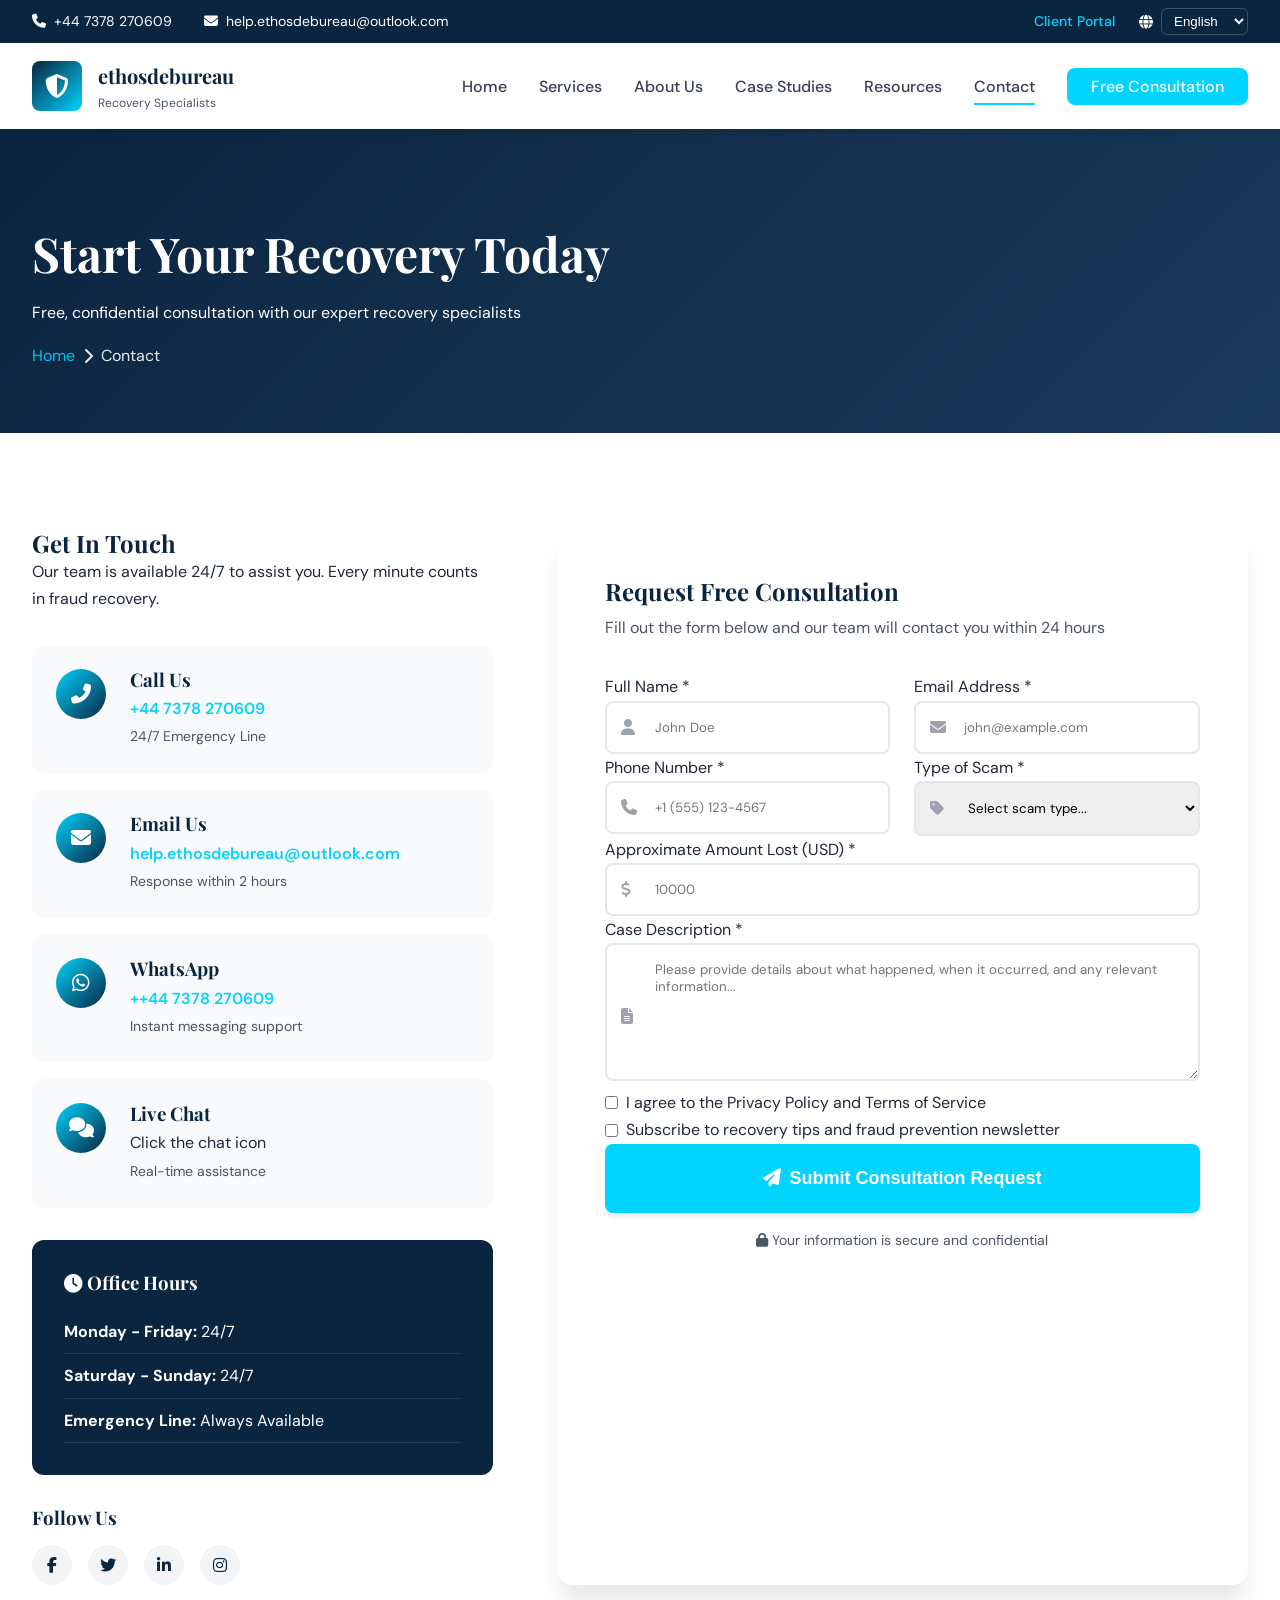
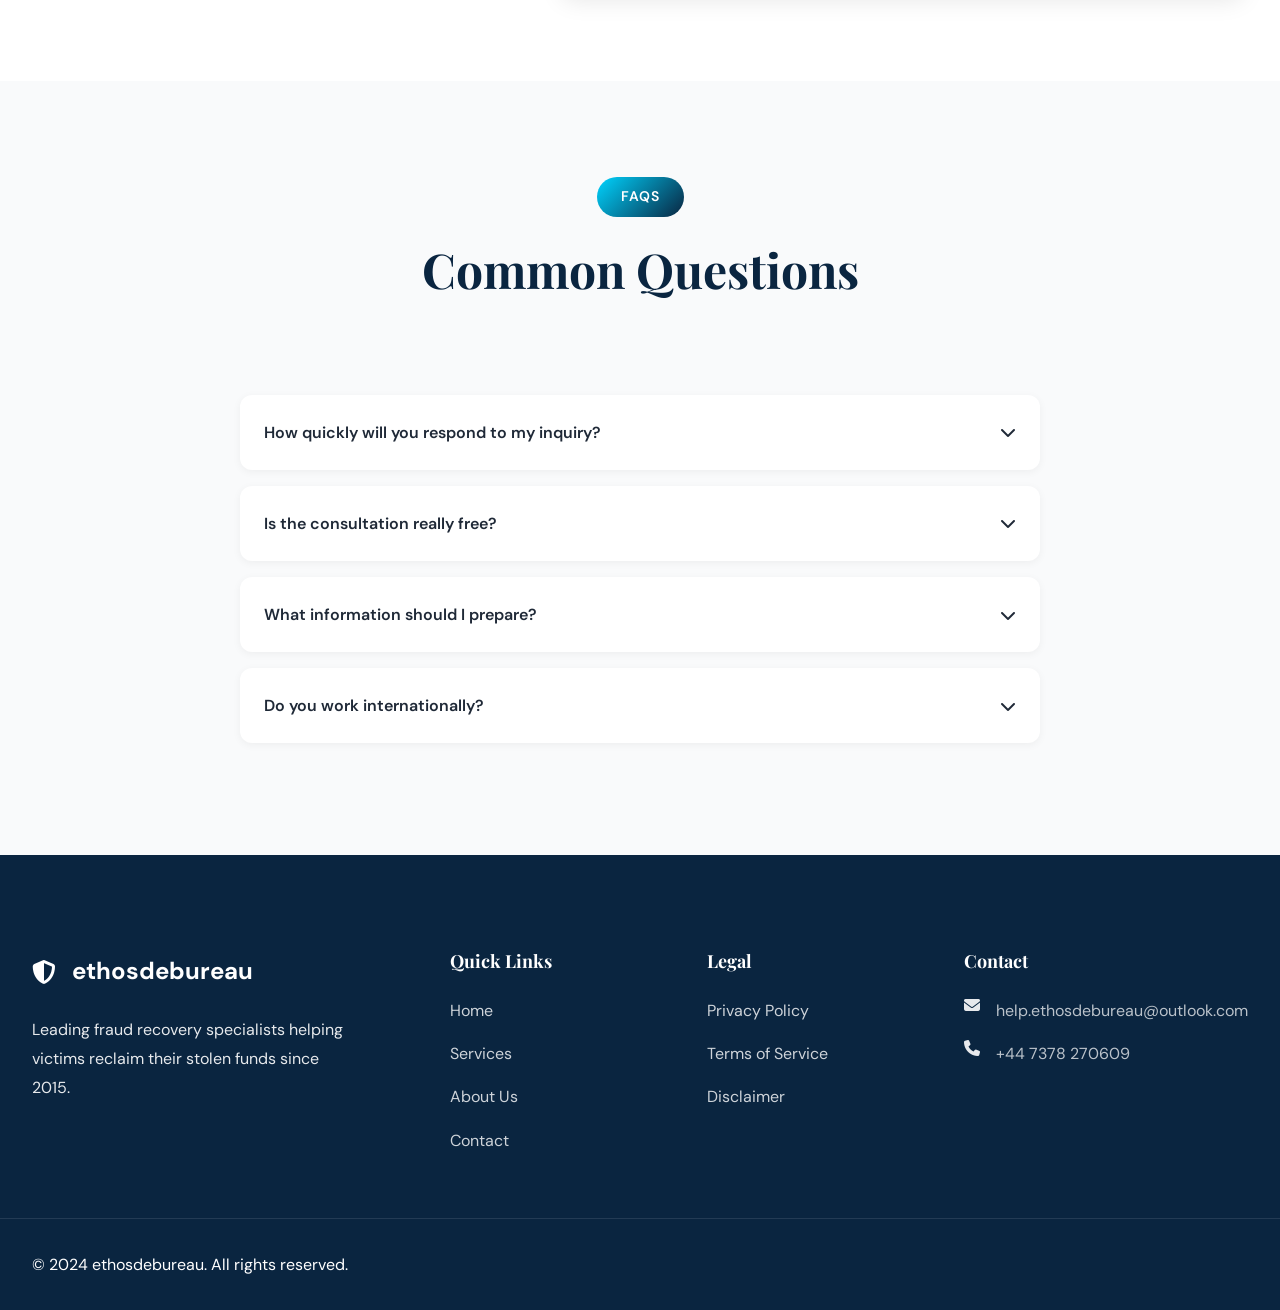
==== pages/contact.html @ 29fd4d49 "Update contact.html" ====
<!DOCTYPE html>
<html lang="en">
<head>
    <meta charset="UTF-8">
    <meta name="viewport" content="width=device-width, initial-scale=1.0">
    <title>Contact Us - Free Consultation | ethosdebureau</title>
    <link rel="stylesheet" href="../css/main.css">
    <link rel="stylesheet" href="../css/animations.css">
    <link href="https://fonts.googleapis.com/css2?family=Playfair+Display:wght@400;600;700&family=DM+Sans:wght@400;500;600;700&display=swap" rel="stylesheet">
    <link rel="stylesheet" href="https://cdnjs.cloudflare.com/ajax/libs/font-awesome/6.4.0/css/all.min.css">
</head>
<body>
    <!-- Header (same as homepage) -->
    <header class="header">
        <div class="header-top">
            <div class="container">
                <div class="header-top-content">
                    <div class="contact-info">
                        <span><i class="fas fa-phone"></i> +44 7378 270609</span>
                        <span><i class="fas fa-envelope"></i> help.ethosdebureau@outlook.com</span>
                    </div>
                    <div class="header-actions">
                        <a href="login.html" class="header-link">Client Portal</a>
                        <div class="language-selector">
                            <i class="fas fa-globe"></i>
                            <select>
                                <option>English</option>
                                <option>Español</option>
                            </select>
                        </div>
                    </div>
                </div>
            </div>
        </div>
        <nav class="navbar">
            <div class="container">
                <div class="nav-content">
                    <a href="../index.html" class="logo">
                        <div class="logo-icon">
                            <i class="fas fa-shield-alt"></i>
                        </div>
                        <div class="logo-text">
                            <span class="logo-name">ethosdebureau</span>
                            <span class="logo-tagline">Recovery Specialists</span>
                        </div>
                    </a>
                    <ul class="nav-links" id="navLinks">
                        <li><a href="../index.html">Home</a></li>
                        <li><a href="services.html">Services</a></li>
                        <li><a href="about.html">About Us</a></li>
                        <li><a href="case-studies.html">Case Studies</a></li>
                        <li><a href="blog.html">Resources</a></li>
                        <li><a href="contact.html" class="active">Contact</a></li>
                        <li><a href="contact.html" class="nav-cta">Free Consultation</a></li>
                    </ul>
                    <button class="mobile-menu-btn" id="mobileMenuBtn">
                        <span></span>
                        <span></span>
                        <span></span>
                    </button>
                </div>
            </div>
        </nav>
    </header>

    <!-- Page Header -->
    <section class="page-header">
        <div class="container">
            <div class="page-header-content fade-in-up">
                <h1>Start Your Recovery Today</h1>
                <p>Free, confidential consultation with our expert recovery specialists</p>
                <div class="breadcrumb">
                    <a href="../index.html">Home</a>
                    <i class="fas fa-chevron-right"></i>
                    <span>Contact</span>
                </div>
            </div>
        </div>
    </section>

    <!-- Contact Section -->
    <section class="contact-section section-padding">
        <div class="container">
            <div class="contact-grid">
                <div class="contact-info-block fade-in-left">
                    <h2>Get In Touch</h2>
                    <p>Our team is available 24/7 to assist you. Every minute counts in fraud recovery.</p>
                    
                    <div class="contact-methods">
                        <div class="contact-method">
                            <div class="method-icon">
                                <i class="fas fa-phone-alt"></i>
                            </div>
                            <div class="method-content">
                                <h3>Call Us</h3>
                                <p><a href="tel:+447378270609">+44 7378 270609</a></p>
                                <span>24/7 Emergency Line</span>
                            </div>
                        </div>

                        <div class="contact-method">
                            <div class="method-icon">
                                <i class="fas fa-envelope"></i>
                            </div>
                            <div class="method-content">
                                <h3>Email Us</h3>
                                <p><a href="mailto:help.ethosdebureau@outlook.com">help.ethosdebureau@outlook.com</a></p>
                                <span>Response within 2 hours</span>
                            </div>
                        </div>

                        <div class="contact-method">
                            <div class="method-icon">
                                <i class="fab fa-whatsapp"></i>
                            </div>
                            <div class="method-content">
                                <h3>WhatsApp</h3>
                                <p><a href="https://wa.me/+447378270609">++44 7378 270609</a></p>
                                <span>Instant messaging support</span>
                            </div>
                        </div>

                        <div class="contact-method">
                            <div class="method-icon">
                                <i class="fas fa-comments"></i>
                            </div>
                            <div class="method-content">
                                <h3>Live Chat</h3>
                                <p>Click the chat icon</p>
                                <span>Real-time assistance</span>
                            </div>
                        </div>
                    </div>

                    <div class="office-hours">
                        <h3><i class="fas fa-clock"></i> Office Hours</h3>
                        <ul>
                            <li><strong>Monday - Friday:</strong> 24/7</li>
                            <li><strong>Saturday - Sunday:</strong> 24/7</li>
                            <li><strong>Emergency Line:</strong> Always Available</li>
                        </ul>
                    </div>

                    <div class="social-links">
                        <h3>Follow Us</h3>
                        <div class="social-icons">
                            <a href="#"><i class="fab fa-facebook-f"></i></a>
                            <a href="#"><i class="fab fa-twitter"></i></a>
                            <a href="#"><i class="fab fa-linkedin-in"></i></a>
                            <a href="#"><i class="fab fa-instagram"></i></a>
                        </div>
                    </div>
                </div>

                <div class="contact-form-wrapper fade-in-right">
                    <div class="form-header">
                        <h2>Request Free Consultation</h2>
                        <p>Fill out the form below and our team will contact you within 24 hours</p>
                    </div>

                   <form action="https://formspree.io/f/mzdazzjp" method="POST" class="enhanced-form">
    <input type="hidden" name="_next" value="https://ethosdebureau.org/pages/thank-you.html">
                        
                        <div class="form-row">
                            <div class="form-group">
                                <label for="name">Full Name *</label>
                                <div class="input-wrapper">
                                    <i class="fas fa-user"></i>
                                    <input type="text" id="name" name="name" required placeholder="John Doe">
                                </div>
                            </div>

                            <div class="form-group">
                                <label for="email">Email Address *</label>
                                <div class="input-wrapper">
                                    <i class="fas fa-envelope"></i>
                                    <input type="email" id="email" name="email" required placeholder="john@example.com">
                                </div>
                            </div>
                        </div>

                        <div class="form-row">
                            <div class="form-group">
                                <label for="phone">Phone Number *</label>
                                <div class="input-wrapper">
                                    <i class="fas fa-phone"></i>
                                    <input type="tel" id="phone" name="phone" required placeholder="+1 (555) 123-4567">
                                </div>
                            </div>

                            <div class="form-group">
                                <label for="scamType">Type of Scam *</label>
                                <div class="input-wrapper">
                                    <i class="fas fa-tag"></i>
                                    <select id="scamType" name="scamType" required>
                                        <option value="">Select scam type...</option>
                                        <option value="crypto">Cryptocurrency Fraud</option>
                                        <option value="romance">Romance Scam</option>
                                        <option value="investment">Investment Fraud</option>
                                        <option value="bank">Bank/Wire Fraud</option>
                                        <option value="identity">Identity Theft</option>
                                        <option value="shopping">Online Shopping Fraud</option>
                                        <option value="other">Other</option>
                                    </select>
                                </div>
                            </div>
                        </div>

                        <div class="form-group">
                            <label for="amount">Approximate Amount Lost (USD) *</label>
                            <div class="input-wrapper">
                                <i class="fas fa-dollar-sign"></i>
                                <input type="number" id="amount" name="amount" min="0" step="100" required placeholder="10000">
                            </div>
                        </div>

                        <div class="form-group">
                            <label for="description">Case Description *</label>
                            <div class="input-wrapper">
                                <i class="fas fa-file-alt"></i>
                                <textarea id="description" name="description" rows="6" required placeholder="Please provide details about what happened, when it occurred, and any relevant information..."></textarea>
                            </div>
                        </div>

                        <div class="form-group checkbox-group">
                            <label class="checkbox-label">
                                <input type="checkbox" required>
                                <span>I agree to the <a href="privacy.html">Privacy Policy</a> and <a href="terms.html">Terms of Service</a></span>
                            </label>
                        </div>

                        <div class="form-group checkbox-group">
                            <label class="checkbox-label">
                                <input type="checkbox" name="newsletter">
                                <span>Subscribe to recovery tips and fraud prevention newsletter</span>
                            </label>
                        </div>

                        <button type="submit" class="btn btn-primary btn-large btn-block">
                            <i class="fas fa-paper-plane"></i>
                            Submit Consultation Request
                        </button>

                        <div class="form-footer">
                            <p><i class="fas fa-lock"></i> Your information is secure and confidential</p>
                        </div>
                    </form>
                </div>
            </div>
        </div>
    </section>

    <!-- FAQ Section -->
    <section class="faq-section section-padding" style="background: var(--gray-50);">
        <div class="container">
            <div class="section-header text-center">
                <span class="section-label">FAQs</span>
                <h2 class="section-title">Common Questions</h2>
            </div>

            <div class="faq-grid">
                <div class="faq-item">
                    <div class="faq-question">
                        <span>How quickly will you respond to my inquiry?</span>
                        <i class="fas fa-chevron-down"></i>
                    </div>
                    <div class="faq-answer">
                        We respond to all inquiries within 24 hours, typically much faster. For urgent cases, message us via whatsapp on our 24/7 emergency line @ +44 7378 270609.
                    </div>
                </div>

                <div class="faq-item">
                    <div class="faq-question">
                        <span>Is the consultation really free?</span>
                        <i class="fas fa-chevron-down"></i>
                    </div>
                    <div class="faq-answer">
                        Yes, absolutely. We offer a completely free, no-obligation consultation to assess your case. We only charge fees when we successfully recover your funds.
                    </div>
                </div>

                <div class="faq-item">
                    <div class="faq-question">
                        <span>What information should I prepare?</span>
                        <i class="fas fa-chevron-down"></i>
                    </div>
                    <div class="faq-answer">
                        Gather all communications, transaction records, screenshots, wallet addresses (for crypto), and any documentation related to the scam. The more information you have, the better we can help.
                    </div>
                </div>

                <div class="faq-item">
                    <div class="faq-question">
                        <span>Do you work internationally?</span>
                        <i class="fas fa-chevron-down"></i>
                    </div>
                    <div class="faq-answer">
                        Yes, we handle cases worldwide through our network of international partners and legal experts across multiple jurisdictions.
                    </div>
                </div>
            </div>
        </div>
    </section>

    <!-- Footer -->
    <footer class="footer">
        <div class="footer-main">
            <div class="container">
                <div class="footer-grid">
                    <div class="footer-col">
                        <div class="footer-logo">
                            <i class="fas fa-shield-alt"></i>
                            <span>ethosdebureau</span>
                        </div>
                        <p>Leading fraud recovery specialists helping victims reclaim their stolen funds since 2015.</p>
                    </div>
                    <div class="footer-col">
                        <h4>Quick Links</h4>
                        <ul>
                            <li><a href="../index.html">Home</a></li>
                            <li><a href="services.html">Services</a></li>
                            <li><a href="about.html">About Us</a></li>
                            <li><a href="contact.html">Contact</a></li>
                        </ul>
                    </div>
                    <div class="footer-col">
                        <h4>Legal</h4>
                        <ul>
                            <li><a href="privacy.html">Privacy Policy</a></li>
                            <li><a href="terms.html">Terms of Service</a></li>
                            <li><a href="disclaimer.html">Disclaimer</a></li>
                        </ul>
                    </div>
                    <div class="footer-col">
                        <h4>Contact</h4>
                        <ul class="contact-list">
                            <li><i class="fas fa-envelope"></i> <a href="mailto:help.ethosdebureau@outlook.com">help.ethosdebureau@outlook.com</a></li>
                            <li><i class="fas fa-phone"></i> <a href="tel:+447378270609">+44 7378 270609</a></li>
                        </ul>
                    </div>
                </div>
            </div>
        </div>
        <div class="footer-bottom">
            <div class="container">
                <div class="footer-bottom-content">
                    <p>&copy; 2024 ethosdebureau. All rights reserved.</p>
                </div>
            </div>
        </div>
    </footer>

    <style>
        .page-header {
            background: linear-gradient(135deg, var(--primary), var(--primary-light));
            color: var(--white);
            padding: 6rem 0 4rem;
            margin-top: 0;
        }

        .page-header-content h1 {
            font-size: 3rem;
            color: var(--white);
            margin-bottom: 1rem;
        }

        .breadcrumb {
            display: flex;
            align-items: center;
            gap: 0.5rem;
            margin-top: 1rem;
            opacity: 0.9;
        }

        .breadcrumb a {
            color: var(--accent);
        }

        .contact-grid {
            display: grid;
            grid-template-columns: 1fr 1.5fr;
            gap: 4rem;
        }

        .contact-methods {
            margin: 2rem 0;
        }

        .contact-method {
            display: flex;
            gap: 1.5rem;
            padding: 1.5rem;
            background: var(--gray-50);
            border-radius: var(--radius-lg);
            margin-bottom: 1rem;
            transition: all var(--transition-base);
        }

        .contact-method:hover {
            background: var(--white);
            box-shadow: var(--shadow-lg);
            transform: translateX(10px);
        }

        .method-icon {
            width: 50px;
            height: 50px;
            background: linear-gradient(135deg, var(--accent), var(--primary));
            border-radius: 50%;
            display: flex;
            align-items: center;
            justify-content: center;
            color: var(--white);
            font-size: 1.25rem;
            flex-shrink: 0;
        }

        .method-content h3 {
            margin-bottom: 0.25rem;
            color: var(--primary);
        }

        .method-content p a {
            color: var(--accent);
            font-weight: 600;
        }

        .method-content span {
            font-size: 0.875rem;
            color: var(--gray-600);
        }

        .office-hours {
            background: var(--primary);
            color: var(--white);
            padding: 2rem;
            border-radius: var(--radius-lg);
            margin: 2rem 0;
        }

        .office-hours h3 {
            color: var(--white);
            margin-bottom: 1rem;
        }

        .office-hours ul {
            list-style: none;
        }

        .office-hours li {
            padding: 0.5rem 0;
            border-bottom: 1px solid rgba(255,255,255,0.1);
        }

        .social-links {
            margin-top: 2rem;
        }

        .social-icons {
            display: flex;
            gap: 1rem;
            margin-top: 1rem;
        }

        .social-icons a {
            width: 40px;
            height: 40px;
            background: var(--gray-100);
            border-radius: 50%;
            display: flex;
            align-items: center;
            justify-content: center;
            color: var(--primary);
            transition: all var(--transition-base);
        }

        .social-icons a:hover {
            background: var(--accent);
            color: var(--white);
            transform: translateY(-3px);
        }

        .contact-form-wrapper {
            background: var(--white);
            padding: 3rem;
            border-radius: var(--radius-xl);
            box-shadow: var(--shadow-xl);
        }

        .form-header {
            margin-bottom: 2rem;
        }

        .form-header h2 {
            margin-bottom: 0.5rem;
        }

        .form-header p {
            color: var(--gray-600);
        }

        .enhanced-form .form-row {
            display: grid;
            grid-template-columns: 1fr 1fr;
            gap: 1.5rem;
        }

        .input-wrapper {
            position: relative;
        }

        .input-wrapper i {
            position: absolute;
            left: 1rem;
            top: 50%;
            transform: translateY(-50%);
            color: var(--gray-400);
        }

        .input-wrapper input,
        .input-wrapper select,
        .input-wrapper textarea {
            width: 100%;
            padding: 1rem 1rem 1rem 3rem;
            border: 2px solid var(--gray-200);
            border-radius: var(--radius-md);
            font-family: var(--font-body);
            transition: all var(--transition-base);
        }

        .input-wrapper textarea {
            padding-top: 1rem;
            padding-left: 3rem;
        }

        .input-wrapper input:focus,
        .input-wrapper select:focus,
        .input-wrapper textarea:focus {
            outline: none;
            border-color: var(--accent);
        }

        .checkbox-label {
            display: flex;
            align-items: center;
            gap: 0.5rem;
            cursor: pointer;
        }

        .btn-block {
            width: 100%;
        }

        .form-footer {
            text-align: center;
            margin-top: 1rem;
            color: var(--gray-600);
            font-size: 0.875rem;
        }

        .faq-grid {
            max-width: 800px;
            margin: 0 auto;
        }

        .faq-item {
            background: var(--white);
            margin-bottom: 1rem;
            border-radius: var(--radius-lg);
            overflow: hidden;
        }

        .faq-question {
            padding: 1.5rem;
            cursor: pointer;
            display: flex;
            justify-content: space-between;
            align-items: center;
            font-weight: 600;
            transition: all var(--transition-base);
        }

        .faq-question:hover {
            background: var(--gray-50);
        }

        .faq-answer {
            max-height: 0;
            overflow: hidden;
            transition: max-height 0.3s ease;
            padding: 0 1.5rem;
        }

        .faq-item.active .faq-answer {
            max-height: 300px;
            padding: 0 1.5rem 1.5rem;
        }

        .faq-item.active .faq-question i {
            transform: rotate(180deg);
        }

        @media (max-width: 968px) {
            .contact-grid {
                grid-template-columns: 1fr;
            }

            .enhanced-form .form-row {
                grid-template-columns: 1fr;
            }
        }
    </style>

    <script src="../js/main.js"></script>
    <script src="../js/animations.js"></script>
    <script>
        // FAQ Toggle
        document.querySelectorAll('.faq-item').forEach(item => {
            item.querySelector('.faq-question').addEventListener('click', () => {
                const isActive = item.classList.contains('active');
                
                document.querySelectorAll('.faq-item').forEach(i => {
                    i.classList.remove('active');
                });
                
                if (!isActive) {
                    item.classList.add('active');
                }
            });
        });
    </script>
</body>
</html>
---- css/main.css ----
/* ==========================================
   ETH0SDEUREAU - PREMIUM CSS
   Modern, Sophisticated Design System
   ========================================== */

/* CSS Variables - Design Tokens */
:root {
    /* Premium Color Palette */
    --primary: #0a2540;
    --primary-light: #1a3a5a;
    --primary-dark: #041527;
    --accent: #00d4ff;
    --accent-hover: #00b8e6;
    --gold: #ffd700;
    --success: #10b981;
    --warning: #f59e0b;
    --danger: #ef4444;
    
    /* Neutrals */
    --white: #ffffff;
    --gray-50: #f9fafb;
    --gray-100: #f3f4f6;
    --gray-200: #e5e7eb;
    --gray-300: #d1d5db;
    --gray-400: #9ca3af;
    --gray-500: #6b7280;
    --gray-600: #4b5563;
    --gray-700: #374151;
    --gray-800: #1f2937;
    --gray-900: #111827;
    
    /* Typography */
    --font-display: 'Playfair Display', serif;
    --font-body: 'DM Sans', sans-serif;
    
    /* Spacing */
    --spacing-xs: 0.5rem;
    --spacing-sm: 1rem;
    --spacing-md: 1.5rem;
    --spacing-lg: 2rem;
    --spacing-xl: 3rem;
    --spacing-2xl: 4rem;
    --spacing-3xl: 6rem;
    
    /* Border Radius */
    --radius-sm: 0.375rem;
    --radius-md: 0.5rem;
    --radius-lg: 0.75rem;
    --radius-xl: 1rem;
    --radius-2xl: 1.5rem;
    
    /* Shadows */
    --shadow-sm: 0 1px 2px 0 rgba(0, 0, 0, 0.05);
    --shadow-md: 0 4px 6px -1px rgba(0, 0, 0, 0.1);
    --shadow-lg: 0 10px 15px -3px rgba(0, 0, 0, 0.1);
    --shadow-xl: 0 20px 25px -5px rgba(0, 0, 0, 0.1);
    --shadow-2xl: 0 25px 50px -12px rgba(0, 0, 0, 0.25);
    
    /* Transitions */
    --transition-fast: 150ms cubic-bezier(0.4, 0, 0.2, 1);
    --transition-base: 300ms cubic-bezier(0.4, 0, 0.2, 1);
    --transition-slow: 500ms cubic-bezier(0.4, 0, 0.2, 1);
}

/* ==========================================
   RESET & BASE STYLES
   ========================================== */

* {
    margin: 0;
    padding: 0;
    box-sizing: border-box;
}

html {
    scroll-behavior: smooth;
    font-size: 16px;
}

body {
    font-family: var(--font-body);
    line-height: 1.7;
    color: var(--gray-800);
    background: var(--white);
    overflow-x: hidden;
    -webkit-font-smoothing: antialiased;
    -moz-osx-font-smoothing: grayscale;
}

h1, h2, h3, h4, h5, h6 {
    font-family: var(--font-display);
    font-weight: 700;
    line-height: 1.2;
    color: var(--primary);
}

a {
    text-decoration: none;
    color: inherit;
    transition: all var(--transition-base);
}

img {
    max-width: 100%;
    height: auto;
    display: block;
}

/* ==========================================
   LAYOUT UTILITIES
   ========================================== */

.container {
    max-width: 1280px;
    margin: 0 auto;
    padding: 0 var(--spacing-lg);
}

.section-padding {
    padding: var(--spacing-3xl) 0;
}

.text-center {
    text-align: center;
}

/* ==========================================
   HEADER & NAVIGATION
   ========================================== */

.header-top {
    background: var(--primary);
    color: var(--white);
    padding: var(--spacing-xs) 0;
    font-size: 0.875rem;
}

.header-top-content {
    display: flex;
    justify-content: space-between;
    align-items: center;
}

.contact-info {
    display: flex;
    gap: var(--spacing-lg);
}

.contact-info span {
    display: flex;
    align-items: center;
    gap: var(--spacing-xs);
}

.header-actions {
    display: flex;
    align-items: center;
    gap: var(--spacing-md);
}

.header-link {
    color: var(--accent);
    font-weight: 500;
}

.header-link:hover {
    color: var(--white);
}

.language-selector {
    display: flex;
    align-items: center;
    gap: var(--spacing-xs);
}

.language-selector select {
    background: transparent;
    border: 1px solid rgba(255, 255, 255, 0.2);
    color: var(--white);
    padding: 0.25rem 0.5rem;
    border-radius: var(--radius-sm);
    cursor: pointer;
}

.navbar {
    background: var(--white);
    box-shadow: var(--shadow-md);
    position: sticky;
    top: 0;
    z-index: 1000;
    transition: all var(--transition-base);
}

.nav-content {
    display: flex;
    justify-content: space-between;
    align-items: center;
    padding: var(--spacing-sm) 0;
}

.logo {
    display: flex;
    align-items: center;
    gap: var(--spacing-sm);
    font-weight: 700;
    color: var(--primary);
}

.logo-icon {
    width: 50px;
    height: 50px;
    background: linear-gradient(135deg, var(--primary), var(--accent));
    border-radius: var(--radius-md);
    display: flex;
    align-items: center;
    justify-content: center;
    color: var(--white);
    font-size: 1.5rem;
}

.logo-text {
    display: flex;
    flex-direction: column;
}

.logo-name {
    font-size: 1.25rem;
    font-family: var(--font-display);
}

.logo-tagline {
    font-size: 0.75rem;
    color: var(--gray-600);
    font-weight: 400;
}

.nav-links {
    display: flex;
    list-style: none;
    gap: var(--spacing-lg);
    align-items: center;
}

.nav-links a {
    font-weight: 500;
    color: var(--gray-700);
    padding: var(--spacing-xs) 0;
    position: relative;
}

.nav-links a::after {
    content: '';
    position: absolute;
    bottom: 0;
    left: 0;
    width: 0;
    height: 2px;
    background: var(--accent);
    transition: width var(--transition-base);
}

.nav-links a:hover::after,
.nav-links a.active::after {
    width: 100%;
}

.dropdown {
    position: relative;
}

.dropdown-menu {
    position: absolute;
    top: 100%;
    left: 0;
    background: var(--white);
    box-shadow: var(--shadow-xl);
    border-radius: var(--radius-lg);
    min-width: 250px;
    padding: var(--spacing-sm);
    opacity: 0;
    visibility: hidden;
    transform: translateY(-10px);
    transition: all var(--transition-base);
}

.dropdown:hover .dropdown-menu {
    opacity: 1;
    visibility: visible;
    transform: translateY(0);
}

.dropdown-menu a {
    display: block;
    padding: var(--spacing-sm);
    border-radius: var(--radius-sm);
    transition: all var(--transition-fast);
}

.dropdown-menu a:hover {
    background: var(--gray-50);
    color: var(--accent);
}

.nav-cta {
    background: var(--accent);
    color: var(--white) !important;
    padding: var(--spacing-xs) var(--spacing-md) !important;
    border-radius: var(--radius-md);
}

.nav-cta:hover {
    background: var(--accent-hover);
    transform: translateY(-2px);
    box-shadow: var(--shadow-lg);
}

.nav-cta::after {
    display: none;
}

.mobile-menu-btn {
    display: none;
    flex-direction: column;
    gap: 5px;
    background: none;
    border: none;
    cursor: pointer;
    padding: var(--spacing-xs);
}

.mobile-menu-btn span {
    width: 25px;
    height: 3px;
    background: var(--primary);
    border-radius: 2px;
    transition: all var(--transition-base);
}

/* ==========================================
   HERO SECTION
   ========================================== */

.hero {
    position: relative;
    min-height: 90vh;
    display: flex;
    align-items: center;
    overflow: hidden;
    padding: var(--spacing-3xl) 0;
}

.hero-bg {
    position: absolute;
    top: 0;
    left: 0;
    right: 0;
    bottom: 0;
    z-index: 0;
}

.hero-gradient {
    position: absolute;
    inset: 0;
    background: linear-gradient(135deg, var(--primary) 0%, var(--primary-light) 50%, var(--accent) 100%);
    opacity: 0.95;
}

.hero-pattern {
    position: absolute;
    inset: 0;
    background-image: 
        radial-gradient(circle at 20% 50%, rgba(0, 212, 255, 0.1) 0%, transparent 50%),
        radial-gradient(circle at 80% 80%, rgba(255, 215, 0, 0.1) 0%, transparent 50%);
}

.hero-content {
    position: relative;
    z-index: 1;
    display: grid;
    grid-template-columns: 1fr 1fr;
    gap: var(--spacing-3xl);
    align-items: center;
}

.hero-text {
    color: var(--white);
}

.hero-badge {
    display: inline-flex;
    align-items: center;
    gap: var(--spacing-xs);
    background: rgba(255, 255, 255, 0.15);
    backdrop-filter: blur(10px);
    padding: var(--spacing-xs) var(--spacing-md);
    border-radius: 50px;
    font-size: 0.875rem;
    margin-bottom: var(--spacing-md);
    border: 1px solid rgba(255, 255, 255, 0.2);
}

.hero-title {
    font-size: clamp(2.5rem, 5vw, 4rem);
    color: var(--white);
    margin-bottom: var(--spacing-md);
    line-height: 1.1;
}

.gradient-text {
    background: linear-gradient(90deg, var(--accent), var(--gold));
    -webkit-background-clip: text;
    -webkit-text-fill-color: transparent;
    background-clip: text;
}

.hero-description {
    font-size: 1.125rem;
    opacity: 0.95;
    margin-bottom: var(--spacing-xl);
    line-height: 1.8;
}

.trust-badges {
    display: flex;
    flex-wrap: wrap;
    gap: var(--spacing-sm);
    margin-bottom: var(--spacing-xl);
}

.trust-badge {
    background: rgba(255, 255, 255, 0.1);
    backdrop-filter: blur(10px);
    padding: var(--spacing-sm) var(--spacing-md);
    border-radius: var(--radius-lg);
    display: flex;
    align-items: center;
    gap: var(--spacing-xs);
    font-size: 0.875rem;
    border: 1px solid rgba(255, 255, 255, 0.2);
    transition: all var(--transition-base);
}

.trust-badge:hover {
    background: rgba(255, 255, 255, 0.2);
    transform: translateY(-2px);
}

.hero-cta {
    display: flex;
    gap: var(--spacing-md);
    margin-bottom: var(--spacing-xl);
}

.no-fees-banner {
    background: var(--warning);
    color: var(--white);
    padding: var(--spacing-md);
    border-radius: var(--radius-lg);
    display: inline-flex;
    align-items: center;
    gap: var(--spacing-sm);
    font-size: 0.875rem;
    box-shadow: var(--shadow-xl);
}

/* Hero Stats Card */
.hero-stats-card {
    background: var(--white);
    border-radius: var(--radius-2xl);
    padding: var(--spacing-xl);
    box-shadow: var(--shadow-2xl);
    position: relative;
}

.stats-card-header {
    display: flex;
    align-items: center;
    gap: var(--spacing-xs);
    margin-bottom: var(--spacing-lg);
    font-weight: 600;
    color: var(--gray-700);
}

.pulse-indicator {
    width: 10px;
    height: 10px;
    background: var(--success);
    border-radius: 50%;
    animation: pulse 2s infinite;
}

.stat-item {
    margin-bottom: var(--spacing-lg);
}

.stat-number {
    font-size: 2.5rem;
    font-weight: 700;
    color: var(--primary);
    font-family: var(--font-display);
    margin-bottom: var(--spacing-xs);
}

.stat-label {
    color: var(--gray-600);
    font-size: 0.875rem;
    margin-bottom: var(--spacing-sm);
}

.stat-bar {
    height: 6px;
    background: var(--gray-100);
    border-radius: 10px;
    overflow: hidden;
}

.stat-progress {
    height: 100%;
    background: linear-gradient(90deg, var(--accent), var(--primary));
    border-radius: 10px;
    transition: width 1s ease;
}

.floating-notification {
    background: var(--success);
    color: var(--white);
    padding: var(--spacing-md);
    border-radius: var(--radius-lg);
    display: flex;
    gap: var(--spacing-sm);
    margin-top: var(--spacing-lg);
    box-shadow: var(--shadow-lg);
}

.notification-icon {
    font-size: 1.5rem;
}

.notification-content strong {
    display: block;
    margin-bottom: 0.25rem;
}

.notification-content p {
    font-size: 0.875rem;
    opacity: 0.9;
    margin-bottom: 0.25rem;
}

.notification-time {
    font-size: 0.75rem;
    opacity: 0.8;
}

/* ==========================================
   BUTTONS
   ========================================== */

.btn {
    display: inline-flex;
    align-items: center;
    gap: var(--spacing-xs);
    padding: var(--spacing-sm) var(--spacing-lg);
    border-radius: var(--radius-md);
    font-weight: 600;
    font-size: 1rem;
    border: none;
    cursor: pointer;
    transition: all var(--transition-base);
    text-align: center;
    justify-content: center;
}

.btn-large {
    padding: var(--spacing-md) var(--spacing-xl);
    font-size: 1.125rem;
}

.btn-primary {
    background: var(--accent);
    color: var(--white);
    box-shadow: var(--shadow-md);
}

.btn-primary:hover {
    background: var(--accent-hover);
    transform: translateY(-2px);
    box-shadow: var(--shadow-xl);
}

.btn-secondary {
    background: rgba(255, 255, 255, 0.2);
    color: var(--white);
    backdrop-filter: blur(10px);
    border: 1px solid rgba(255, 255, 255, 0.3);
}

.btn-secondary:hover {
    background: rgba(255, 255, 255, 0.3);
}

.btn-outline {
    background: transparent;
    color: var(--primary);
    border: 2px solid var(--primary);
}

.btn-outline:hover {
    background: var(--primary);
    color: var(--white);
}

.btn-white {
    background: var(--white);
    color: var(--primary);
}

.btn-white:hover {
    transform: translateY(-2px);
    box-shadow: var(--shadow-xl);
}

.btn-outline-white {
    background: transparent;
    color: var(--white);
    border: 2px solid var(--white);
}

.btn-outline-white:hover {
    background: var(--white);
    color: var(--primary);
}

/* ==========================================
   SECTIONS
   ========================================== */

.section-header {
    margin-bottom: var(--spacing-3xl);
}

.section-label {
    display: inline-block;
    background: linear-gradient(135deg, var(--accent), var(--primary));
    color: var(--white);
    padding: var(--spacing-xs) var(--spacing-md);
    border-radius: 50px;
    font-size: 0.875rem;
    font-weight: 600;
    margin-bottom: var(--spacing-md);
    text-transform: uppercase;
    letter-spacing: 1px;
}

.section-title {
    font-size: clamp(2rem, 4vw, 3rem);
    margin-bottom: var(--spacing-md);
}

.section-description {
    font-size: 1.125rem;
    color: var(--gray-600);
    max-width: 700px;
    margin: 0 auto;
}

/* ==========================================
   SERVICES
   ========================================== */

.services-preview {
    background: var(--gray-50);
}

.services-grid {
    display: grid;
    grid-template-columns: repeat(auto-fit, minmax(320px, 1fr));
    gap: var(--spacing-xl);
}

.service-card {
    background: var(--white);
    padding: var(--spacing-xl);
    border-radius: var(--radius-xl);
    box-shadow: var(--shadow-md);
    transition: all var(--transition-base);
    position: relative;
    overflow: hidden;
}

.service-card::before {
    content: '';
    position: absolute;
    top: 0;
    left: 0;
    right: 0;
    height: 4px;
    background: linear-gradient(90deg, var(--accent), var(--primary));
    transform: scaleX(0);
    transform-origin: left;
    transition: transform var(--transition-base);
}

.service-card:hover::before {
    transform: scaleX(1);
}

.service-card:hover {
    transform: translateY(-10px);
    box-shadow: var(--shadow-2xl);
}

.service-icon {
    width: 80px;
    height: 80px;
    border-radius: var(--radius-lg);
    display: flex;
    align-items: center;
    justify-content: center;
    font-size: 2rem;
    margin-bottom: var(--spacing-md);
    color: var(--white);
}

.service-icon.crypto {
    background: linear-gradient(135deg, #f7931a, #ff9800);
}

.service-icon.romance {
    background: linear-gradient(135deg, #e91e63, #f06292);
}

.service-icon.investment {
    background: linear-gradient(135deg, #2196f3, #64b5f6);
}

.service-icon.banking {
    background: linear-gradient(135deg, #4caf50, #81c784);
}

.service-icon.identity {
    background: linear-gradient(135deg, #9c27b0, #ba68c8);
}

.service-icon.shopping {
    background: linear-gradient(135deg, #ff5722, #ff8a65);
}

.service-card h3 {
    font-size: 1.5rem;
    margin-bottom: var(--spacing-sm);
    color: var(--primary);
}

.service-card p {
    color: var(--gray-600);
    margin-bottom: var(--spacing-md);
    line-height: 1.8;
}

.service-link {
    color: var(--accent);
    font-weight: 600;
    display: inline-flex;
    align-items: center;
    gap: var(--spacing-xs);
}

.service-link:hover {
    gap: var(--spacing-sm);
}

/* ==========================================
   PROCESS SECTION
   ========================================== */

.process-section {
    background: var(--white);
}

.process-timeline {
    position: relative;
    max-width: 900px;
    margin: 0 auto;
}

.process-timeline::before {
    content: '';
    position: absolute;
    left: 50%;
    top: 0;
    bottom: 0;
    width: 2px;
    background: var(--gray-200);
    transform: translateX(-50%);
}

.process-step {
    position: relative;
    margin-bottom: var(--spacing-3xl);
    display: grid;
    grid-template-columns: 1fr 1fr;
    gap: var(--spacing-xl);
    align-items: center;
}

.process-step:nth-child(even) .step-content {
    order: -1;
    text-align: right;
}

.step-number {
    width: 80px;
    height: 80px;
    background: linear-gradient(135deg, var(--accent), var(--primary));
    color: var(--white);
    border-radius: 50%;
    display: flex;
    align-items: center;
    justify-content: center;
    font-size: 2rem;
    font-weight: 700;
    position: absolute;
    left: 50%;
    transform: translateX(-50%);
    box-shadow: var(--shadow-xl);
    z-index: 2;
}

.step-content {
    background: var(--white);
    padding: var(--spacing-xl);
    border-radius: var(--radius-xl);
    box-shadow: var(--shadow-lg);
    position: relative;
}

.step-content h3 {
    font-size: 1.5rem;
    margin-bottom: var(--spacing-sm);
}

.step-content p {
    color: var(--gray-600);
    line-height: 1.8;
}

.step-icon {
    width: 60px;
    height: 60px;
    background: var(--gray-50);
    border-radius: var(--radius-lg);
    display: flex;
    align-items: center;
    justify-content: center;
    font-size: 1.5rem;
    color: var(--accent);
    margin-top: var(--spacing-md);
}

/* ==========================================
   TESTIMONIALS
   ========================================== */

.testimonials-section {
    background: linear-gradient(135deg, var(--primary), var(--primary-light));
    color: var(--white);
}

.testimonials-section .section-label {
    background: rgba(255, 255, 255, 0.2);
}

.testimonials-section .section-title,
.testimonials-section .section-description {
    color: var(--white);
}

.testimonials-slider {
    display: grid;
    grid-template-columns: repeat(auto-fit, minmax(320px, 1fr));
    gap: var(--spacing-xl);
}

.testimonial-card {
    background: rgba(255, 255, 255, 0.1);
    backdrop-filter: blur(10px);
    border: 1px solid rgba(255, 255, 255, 0.2);
    border-radius: var(--radius-xl);
    padding: var(--spacing-xl);
    transition: all var(--transition-base);
}

.testimonial-card:hover {
    background: rgba(255, 255, 255, 0.15);
    transform: translateY(-5px);
}

.testimonial-card.featured {
    grid-column: span 2;
    background: var(--white);
    color: var(--gray-800);
    border: none;
}

.testimonial-header {
    display: flex;
    justify-content: space-between;
    align-items: flex-start;
    margin-bottom: var(--spacing-md);
}

.client-info {
    display: flex;
    gap: var(--spacing-md);
    align-items: center;
}

.client-avatar {
    width: 50px;
    height: 50px;
    background: linear-gradient(135deg, var(--accent), var(--primary));
    border-radius: 50%;
    display: flex;
    align-items: center;
    justify-content: center;
    font-weight: 700;
    color: var(--white);
}

.testimonial-card.featured .client-avatar {
    width: 60px;
    height: 60px;
    font-size: 1.125rem;
}

.client-info h4 {
    color: inherit;
    margin-bottom: 0.25rem;
}

.client-info p {
    font-size: 0.875rem;
    opacity: 0.8;
}

.rating {
    color: var(--gold);
    font-size: 1rem;
}

.testimonial-text {
    font-size: 1rem;
    line-height: 1.8;
    margin-bottom: var(--spacing-md);
    font-style: italic;
}

.testimonial-card.featured .testimonial-text {
    font-size: 1.125rem;
}

.testimonial-footer {
    display: flex;
    justify-content: space-between;
    padding-top: var(--spacing-md);
    border-top: 1px solid rgba(255, 255, 255, 0.2);
}

.testimonial-card.featured .testimonial-footer {
    border-color: var(--gray-200);
}

.recovered-amount {
    color: var(--success);
    font-weight: 700;
}

.case-duration {
    opacity: 0.8;
    font-size: 0.875rem;
}

/* ==========================================
   CTA SECTION
   ========================================== */

.cta-section {
    background: linear-gradient(135deg, var(--accent), var(--primary));
    color: var(--white);
    padding: var(--spacing-3xl) 0;
    text-align: center;
}

.cta-content h2 {
    font-size: clamp(2rem, 4vw, 3rem);
    color: var(--white);
    margin-bottom: var(--spacing-md);
}

.cta-content p {
    font-size: 1.25rem;
    margin-bottom: var(--spacing-xl);
    opacity: 0.95;
}

.cta-buttons {
    display: flex;
    justify-content: center;
    gap: var(--spacing-md);
    flex-wrap: wrap;
}

/* ==========================================
   FOOTER
   ========================================== */

.footer {
    background: var(--primary);
    color: var(--white);
}

.footer-main {
    padding: var(--spacing-3xl) 0 var(--spacing-xl);
}

.footer-grid {
    display: grid;
    grid-template-columns: 2fr 1fr 1fr 1.5fr;
    gap: var(--spacing-3xl);
}

.footer-logo {
    display: flex;
    align-items: center;
    gap: var(--spacing-sm);
    font-size: 1.5rem;
    font-weight: 700;
    margin-bottom: var(--spacing-md);
}

.footer-col p {
    opacity: 0.9;
    line-height: 1.8;
    margin-bottom: var(--spacing-md);
}

.footer-badges {
    display: flex;
    flex-wrap: wrap;
    gap: var(--spacing-sm);
}

.footer-badges .badge {
    background: rgba(255, 255, 255, 0.1);
    padding: var(--spacing-xs) var(--spacing-sm);
    border-radius: var(--radius-sm);
    font-size: 0.75rem;
    display: inline-flex;
    align-items: center;
    gap: 0.25rem;
}

.footer-col h4 {
    color: var(--white);
    margin-bottom: var(--spacing-md);
    font-size: 1.125rem;
}

.footer-col ul {
    list-style: none;
}

.footer-col ul li {
    margin-bottom: var(--spacing-sm);
}

.footer-col a {
    opacity: 0.8;
    transition: all var(--transition-fast);
}

.footer-col a:hover {
    opacity: 1;
    color: var(--accent);
    padding-left: var(--spacing-xs);
}

.contact-list li {
    display: flex;
    align-items: flex-start;
    gap: var(--spacing-sm);
    opacity: 0.9;
}

.footer-bottom {
    border-top: 1px solid rgba(255, 255, 255, 0.1);
    padding: var(--spacing-lg) 0;
}

.footer-bottom-content {
    display: flex;
    justify-content: space-between;
    align-items: center;
}

.footer-links {
    display: flex;
    list-style: none;
    gap: var(--spacing-lg);
}

/* ==========================================
   FLOATING WIDGETS
   ========================================== */

.whatsapp-float {
    position: fixed;
    bottom: 100px;
    right: 30px;
    width: 60px;
    height: 60px;
    background: #25d366;
    border-radius: 50%;
    display: flex;
    align-items: center;
    justify-content: center;
    font-size: 2rem;
    color: var(--white);
    box-shadow: var(--shadow-xl);
    z-index: 999;
    transition: all var(--transition-base);
    animation: bounce 2s infinite;
}

.whatsapp-float:hover {
    transform: scale(1.1);
    box-shadow: 0 10px 30px rgba(37, 211, 102, 0.5);
}

.chat-widget {
    position: fixed;
    bottom: 30px;
    right: 30px;
    z-index: 999;
}

.chat-button {
    width: 60px;
    height: 60px;
    background: linear-gradient(135deg, var(--accent), var(--primary));
    border-radius: 50%;
    display: flex;
    align-items: center;
    justify-content: center;
    font-size: 1.5rem;
    color: var(--white);
    cursor: pointer;
    box-shadow: var(--shadow-xl);
    transition: all var(--transition-base);
    position: relative;
}

.chat-button:hover {
    transform: scale(1.1);
}

.chat-badge {
    position: absolute;
    top: -5px;
    right: -5px;
    width: 24px;
    height: 24px;
    background: var(--danger);
    border-radius: 50%;
    display: flex;
    align-items: center;
    justify-content: center;
    font-size: 0.75rem;
    font-weight: 700;
    animation: pulse 2s infinite;
}

.chat-window {
    position: absolute;
    bottom: 80px;
    right: 0;
    width: 350px;
    max-height: 500px;
    background: var(--white);
    border-radius: var(--radius-xl);
    box-shadow: var(--shadow-2xl);
    display: none;
    flex-direction: column;
    overflow: hidden;
}

.chat-window.active {
    display: flex;
}

.chat-header {
    background: linear-gradient(135deg, var(--accent), var(--primary));
    color: var(--white);
    padding: var(--spacing-md);
    display: flex;
    justify-content: space-between;
    align-items: center;
}

.chat-status {
    display: flex;
    align-items: center;
    gap: var(--spacing-xs);
}

.status-dot {
    width: 10px;
    height: 10px;
    background: var(--success);
    border-radius: 50%;
    animation: pulse 2s infinite;
}

.chat-close {
    background: none;
    border: none;
    color: var(--white);
    cursor: pointer;
    font-size: 1.25rem;
    padding: var(--spacing-xs);
}

.chat-messages {
    flex: 1;
    padding: var(--spacing-md);
    overflow-y: auto;
    max-height: 350px;
}

.chat-message {
    display: flex;
    gap: var(--spacing-sm);
    margin-bottom: var(--spacing-md);
}

.message-avatar {
    width: 35px;
    height: 35px;
    background: linear-gradient(135deg, var(--accent), var(--primary));
    border-radius: 50%;
    display: flex;
    align-items: center;
    justify-content: center;
    font-size: 0.75rem;
    font-weight: 700;
    color: var(--white);
    flex-shrink: 0;
}

.message-content {
    flex: 1;
}

.message-content p {
    background: var(--gray-100);
    padding: var(--spacing-sm);
    border-radius: var(--radius-md);
    margin-bottom: 0.25rem;
}

.message-time {
    font-size: 0.75rem;
    color: var(--gray-500);
}

.chat-input {
    padding: var(--spacing-md);
    border-top: 1px solid var(--gray-200);
    display: flex;
    gap: var(--spacing-sm);
}

.chat-input input {
    flex: 1;
    padding: var(--spacing-sm);
    border: 1px solid var(--gray-300);
    border-radius: var(--radius-md);
    font-family: var(--font-body);
}

.chat-input button {
    background: var(--accent);
    color: var(--white);
    border: none;
    padding: var(--spacing-sm) var(--spacing-md);
    border-radius: var(--radius-md);
    cursor: pointer;
    transition: all var(--transition-base);
}

.chat-input button:hover {
    background: var(--accent-hover);
}

/* ==========================================
   RESPONSIVE DESIGN
   ========================================== */

@media (max-width: 968px) {
    .header-top {
        display: none;
    }
    
    .mobile-menu-btn {
        display: flex;
    }
    
    .nav-links {
        position: fixed;
        left: -100%;
        top: 70px;
        flex-direction: column;
        background: var(--white);
        width: 100%;
        padding: var(--spacing-xl);
        box-shadow: var(--shadow-xl);
        transition: left var(--transition-base);
    }
    
    .nav-links.active {
        left: 0;
    }
    
    .hero-content {
        grid-template-columns: 1fr;
    }
    
    .services-grid {
        grid-template-columns: 1fr;
    }
    
    .process-timeline::before {
        left: 30px;
    }
    
    .process-step {
        grid-template-columns: 1fr;
    }
    
    .step-number {
        left: 30px;
        width: 60px;
        height: 60px;
        font-size: 1.5rem;
    }
    
    .step-content {
        margin-left: 100px;
    }
    
    .process-step:nth-child(even) .step-content {
        order: 0;
        text-align: left;
    }
    
    .testimonial-card.featured {
        grid-column: span 1;
    }
    
    .footer-grid {
        grid-template-columns: 1fr;
        gap: var(--spacing-xl);
    }
    
    .footer-bottom-content {
        flex-direction: column;
        gap: var(--spacing-md);
        text-align: center;
    }
    
    .cta-buttons {
        flex-direction: column;
    }
}

@media (max-width: 480px) {
    .hero-title {
        font-size: 2rem;
    }
    
    .hero-cta {
        flex-direction: column;
    }
    
    .btn-large {
        width: 100%;
    }
    
    .chat-window {
        width: calc(100vw - 40px);
        right: 20px;
    }
}

/* ==========================================
   ANIMATIONS
   ========================================== */

@keyframes pulse {
    0%, 100% {
        opacity: 1;
    }
    50% {
        opacity: 0.5;
    }
}

@keyframes bounce {
    0%, 100% {
        transform: translateY(0);
    }
    50% {
        transform: translateY(-10px);
    }
}

/* FAQ Styles */
.faq-item {
    background: var(--white);
    margin-bottom: 1rem;
    border-radius: 10px;
    overflow: hidden;
    box-shadow: 0 2px 8px rgba(0,0,0,0.05);
}

.faq-question {
    padding: 1.5rem;
    cursor: pointer;
    display: flex;
    justify-content: space-between;
    align-items: center;
    font-weight: 600;
    transition: all 0.3s;
}

.faq-question:hover {
    background: var(--gray-50);
}

.faq-answer {
    max-height: 0;
    overflow: hidden;
    transition: max-height 0.3s ease;
    padding: 0 1.5rem;
    color: var(--gray-600);
}

.faq-item.active .faq-answer {
    max-height: 200px;
    padding: 0 1.5rem 1.5rem;
}

.faq-item.active .faq-question i {
    transform: rotate(180deg);
}
---- css/animations.css ----
/* ==========================================
   ADVANCED ANIMATIONS
   ========================================== */

/* Fade In Up */
@keyframes fadeInUp {
    from {
        opacity: 0;
        transform: translateY(30px);
    }
    to {
        opacity: 1;
        transform: translateY(0);
    }
}

.fade-in-up {
    animation: fadeInUp 0.8s ease forwards;
    opacity: 0;
}

/* Fade In */
@keyframes fadeIn {
    from {
        opacity: 0;
    }
    to {
        opacity: 1;
    }
}

.fade-in {
    animation: fadeIn 0.8s ease forwards;
    opacity: 0;
}

/* Fade In Right */
@keyframes fadeInRight {
    from {
        opacity: 0;
        transform: translateX(30px);
    }
    to {
        opacity: 1;
        transform: translateX(0);
    }
}

.fade-in-right {
    animation: fadeInRight 0.8s ease forwards;
    opacity: 0;
}

/* Fade In Left */
@keyframes fadeInLeft {
    from {
        opacity: 0;
        transform: translateX(-30px);
    }
    to {
        opacity: 1;
        transform: translateX(0);
    }
}

.fade-in-left {
    animation: fadeInLeft 0.8s ease forwards;
    opacity: 0;
}

/* Slide In */
@keyframes slideIn {
    from {
        transform: translateX(100%);
    }
    to {
        transform: translateX(0);
    }
}

.slide-in {
    animation: slideIn 0.5s ease forwards;
}

/* Scale In */
@keyframes scaleIn {
    from {
        opacity: 0;
        transform: scale(0.9);
    }
    to {
        opacity: 1;
        transform: scale(1);
    }
}

.scale-in {
    animation: scaleIn 0.5s ease forwards;
}

/* Scroll-triggered animations */
.scroll-reveal {
    opacity: 0;
    transform: translateY(30px);
    transition: all 0.8s ease;
}

.scroll-reveal.active {
    opacity: 1;
    transform: translateY(0);
}

/* Stagger animation delays */
.stagger-1 { animation-delay: 0.1s; }
.stagger-2 { animation-delay: 0.2s; }
.stagger-3 { animation-delay: 0.3s; }
.stagger-4 { animation-delay: 0.4s; }
.stagger-5 { animation-delay: 0.5s; }
.stagger-6 { animation-delay: 0.6s; }

/* Hover animations */
.hover-lift {
    transition: transform 0.3s ease, box-shadow 0.3s ease;
}

.hover-lift:hover {
    transform: translateY(-10px);
    box-shadow: 0 20px 40px rgba(0, 0, 0, 0.15);
}

.hover-grow {
    transition: transform 0.3s ease;
}

.hover-grow:hover {
    transform: scale(1.05);
}

/* Counter animation */
@keyframes countUp {
    from {
        opacity: 0;
        transform: translateY(10px);
    }
    to {
        opacity: 1;
        transform: translateY(0);
    }
}

.counter-animate {
    animation: countUp 0.5s ease forwards;
}

/* Shimmer effect */
@keyframes shimmer {
    0% {
        background-position: -1000px 0;
    }
    100% {
        background-position: 1000px 0;
    }
}

.shimmer {
    background: linear-gradient(
        90deg,
        rgba(255, 255, 255, 0) 0%,
        rgba(255, 255, 255, 0.3) 50%,
        rgba(255, 255, 255, 0) 100%
    );
    background-size: 1000px 100%;
    animation: shimmer 2s infinite;
}

/* Typewriter effect */
@keyframes typewriter {
    from {
        width: 0;
    }
    to {
        width: 100%;
    }
}

.typewriter {
    overflow: hidden;
    white-space: nowrap;
    animation: typewriter 2s steps(40) forwards;
}

/* Gradient animation */
@keyframes gradientShift {
    0% {
        background-position: 0% 50%;
    }
    50% {
        background-position: 100% 50%;
    }
    100% {
        background-position: 0% 50%;
    }
}

.animated-gradient {
    background-size: 200% 200%;
    animation: gradientShift 5s ease infinite;
}

/* Floating animation */
@keyframes float {
    0%, 100% {
        transform: translateY(0px);
    }
    50% {
        transform: translateY(-20px);
    }
}

.float {
    animation: float 3s ease-in-out infinite;
}

/* Rotate animation */
@keyframes rotate {
    from {
        transform: rotate(0deg);
    }
    to {
        transform: rotate(360deg);
    }
}

.rotate {
    animation: rotate 2s linear infinite;
}

/* Glow effect */
@keyframes glow {
    0%, 100% {
        box-shadow: 0 0 5px rgba(0, 212, 255, 0.5);
    }
    50% {
        box-shadow: 0 0 20px rgba(0, 212, 255, 0.8);
    }
}

.glow {
    animation: glow 2s ease-in-out infinite;
}
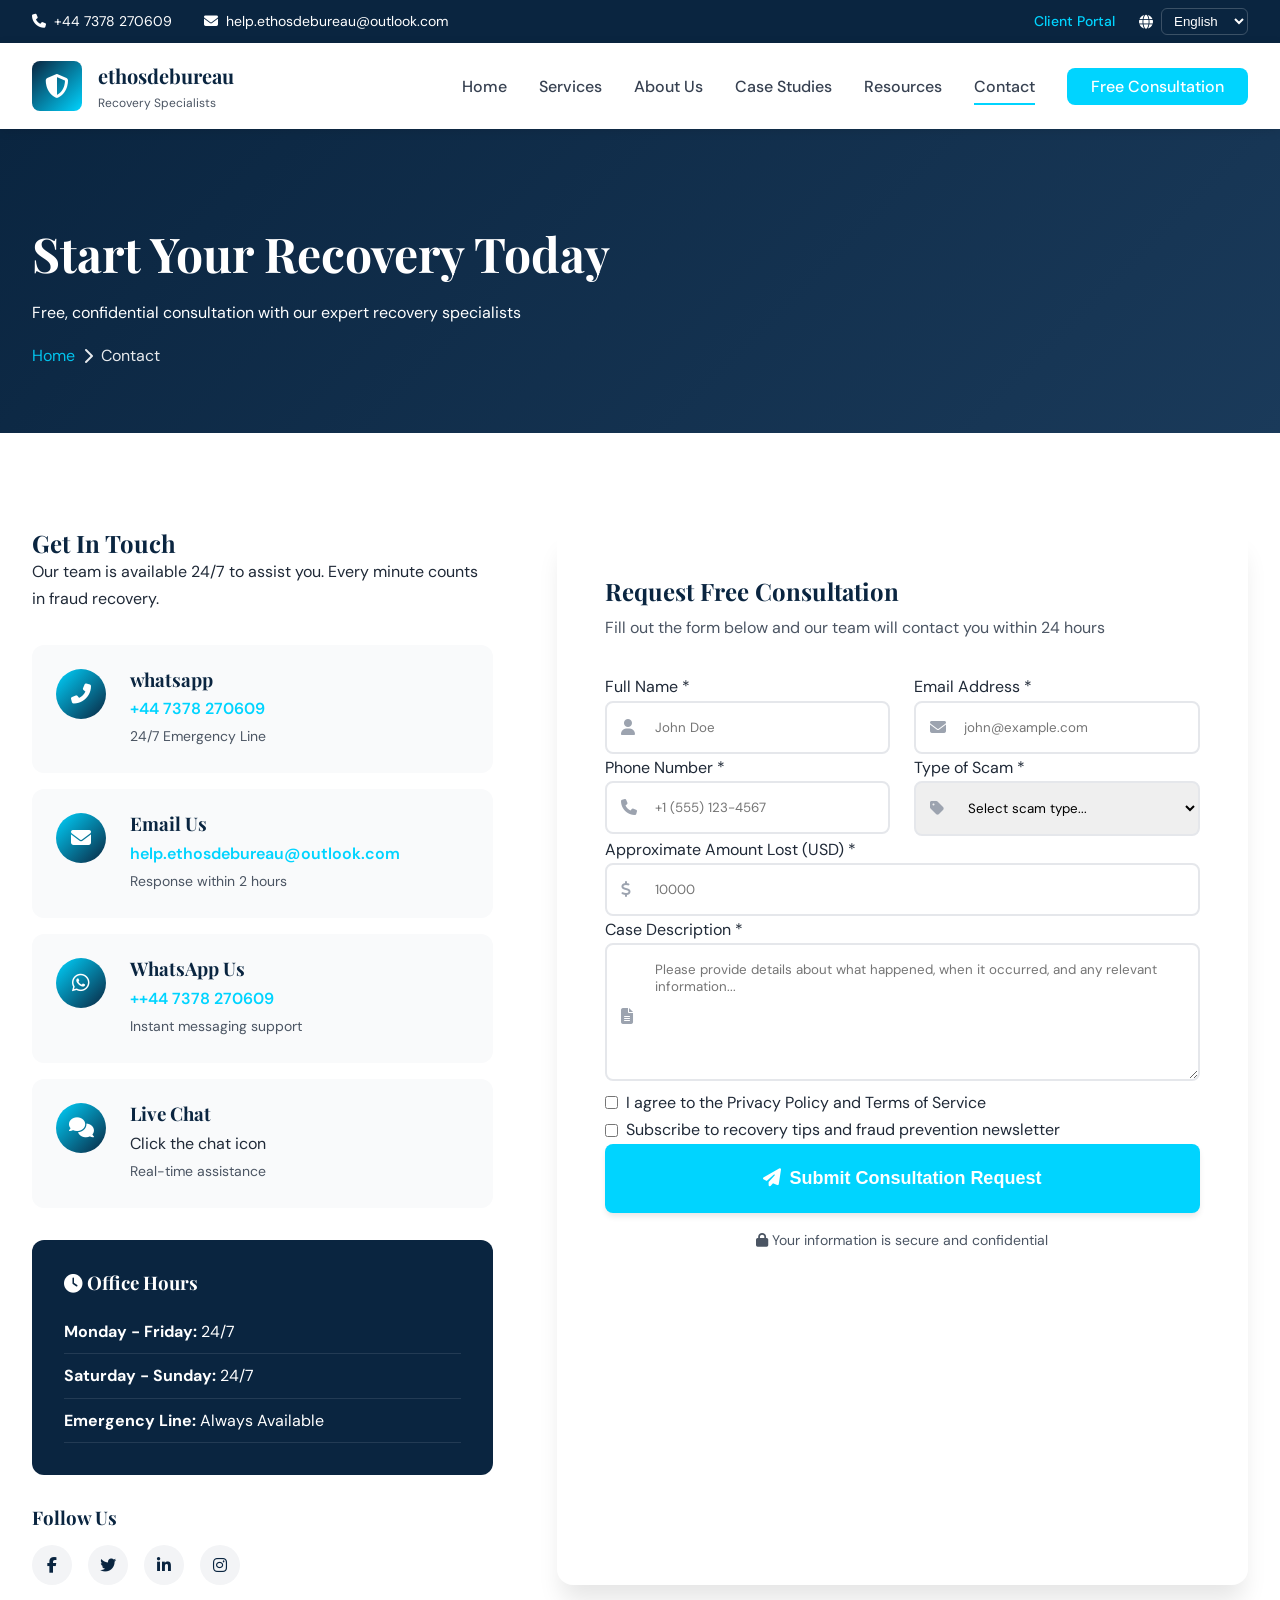
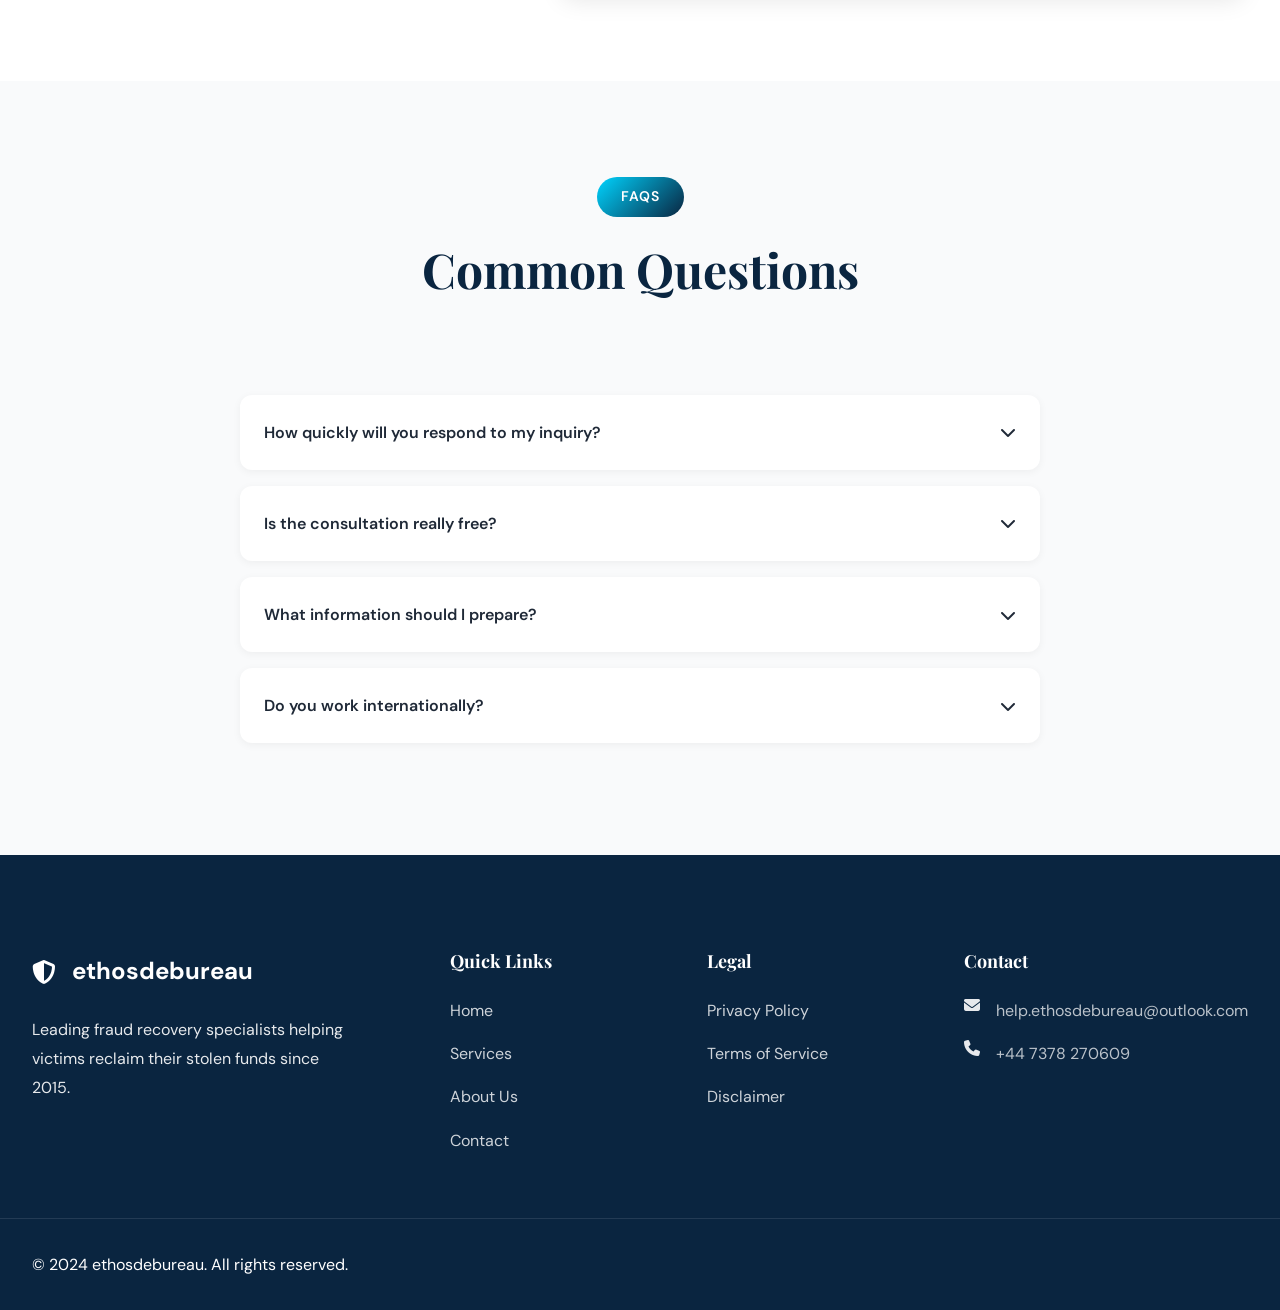
==== commit 5a01c2ec: "Update contact.html" ====
--- a/pages/contact.html
+++ b/pages/contact.html
@@ -92,7 +92,7 @@
                                 <i class="fas fa-phone-alt"></i>
                             </div>
                             <div class="method-content">
-                                <h3>Call Us</h3>
+                                <h3>whatsapp</h3>
                                 <p><a href="tel:+447378270609">+44 7378 270609</a></p>
                                 <span>24/7 Emergency Line</span>
                             </div>
@@ -114,7 +114,7 @@
                                 <i class="fab fa-whatsapp"></i>
                             </div>
                             <div class="method-content">
-                                <h3>WhatsApp</h3>
+                                <h3>WhatsApp Us</h3>
                                 <p><a href="https://wa.me/+447378270609">++44 7378 270609</a></p>
                                 <span>Instant messaging support</span>
                             </div>
@@ -265,7 +265,7 @@
                         <i class="fas fa-chevron-down"></i>
                     </div>
                     <div class="faq-answer">
-                        We respond to all inquiries within 24 hours, typically much faster. For urgent cases, message us via whatsapp on our 24/7 emergency line @ +44 7378 270609.
+                        We respond to all inquiries within 24 hours, typically much faster. For urgent cases, message us via whatsapp on our 24/7 emergency line at +44 7378 270609.
                     </div>
                 </div>
 
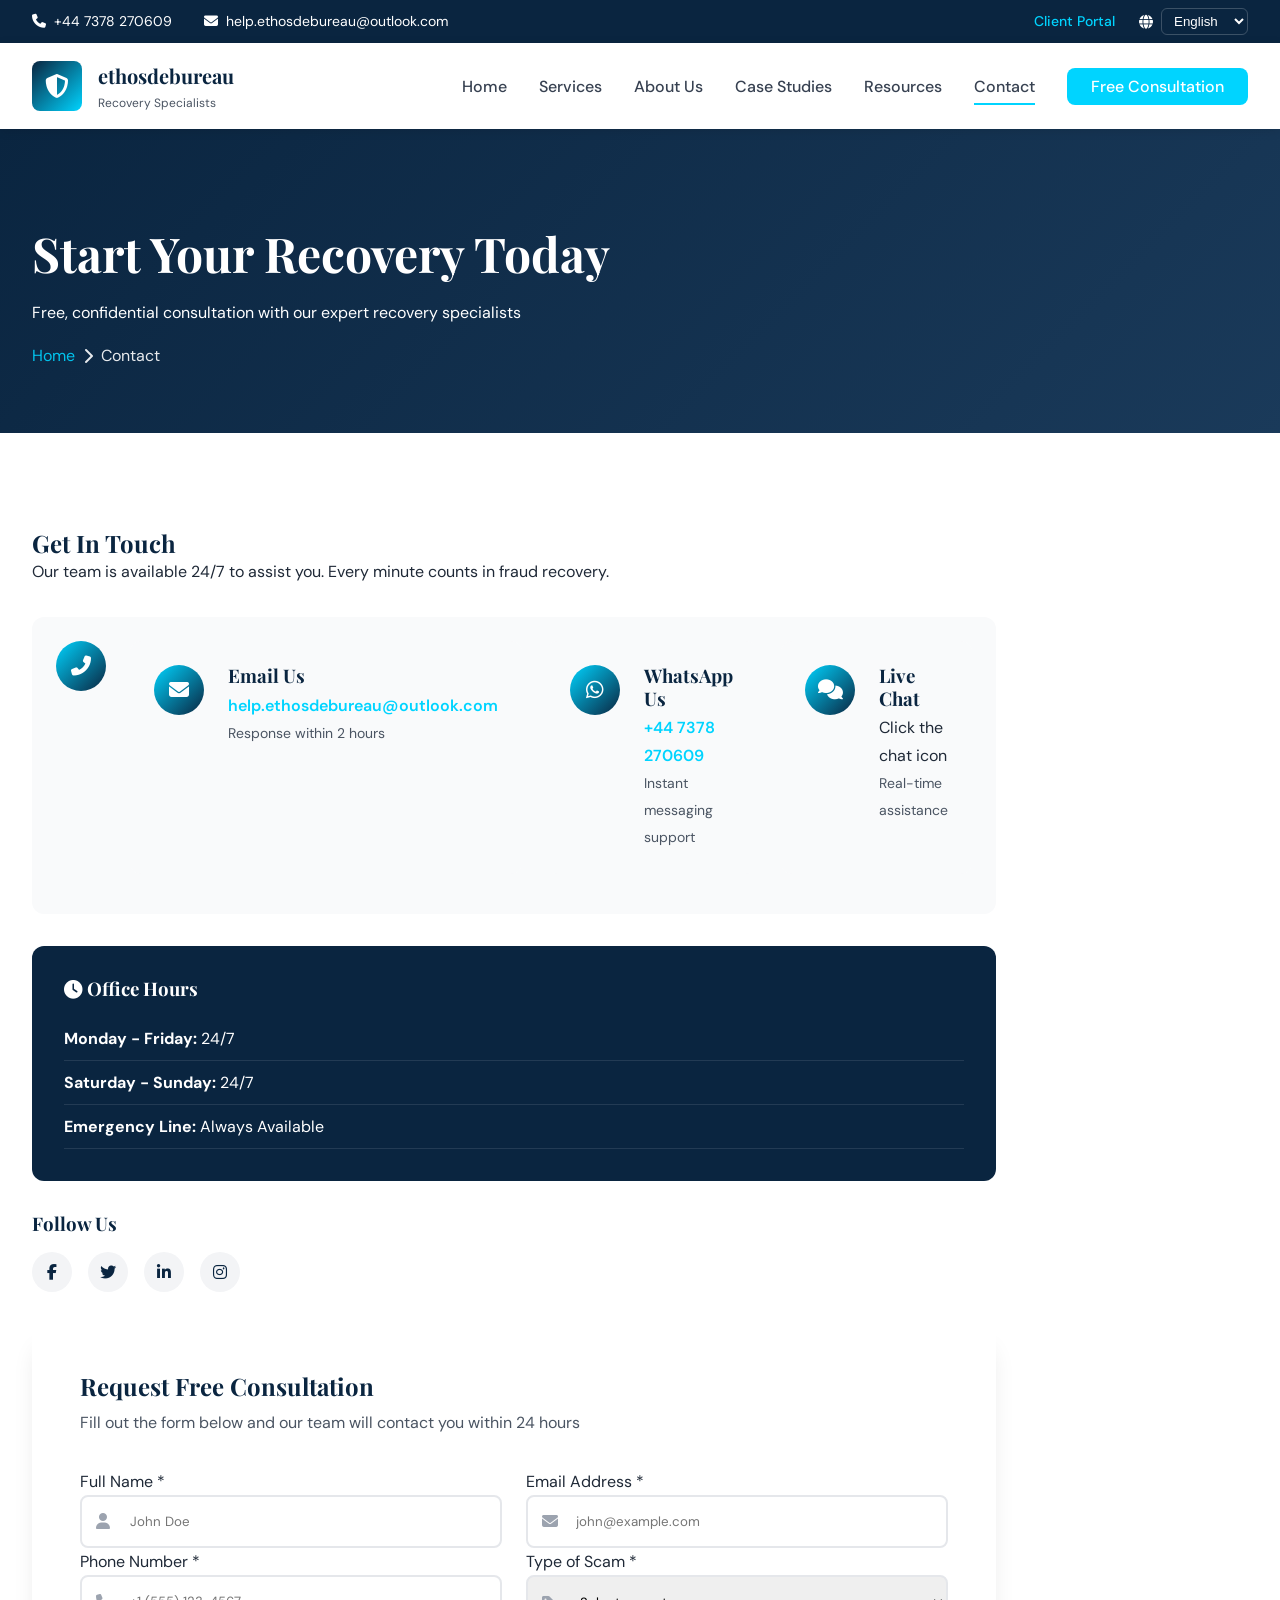
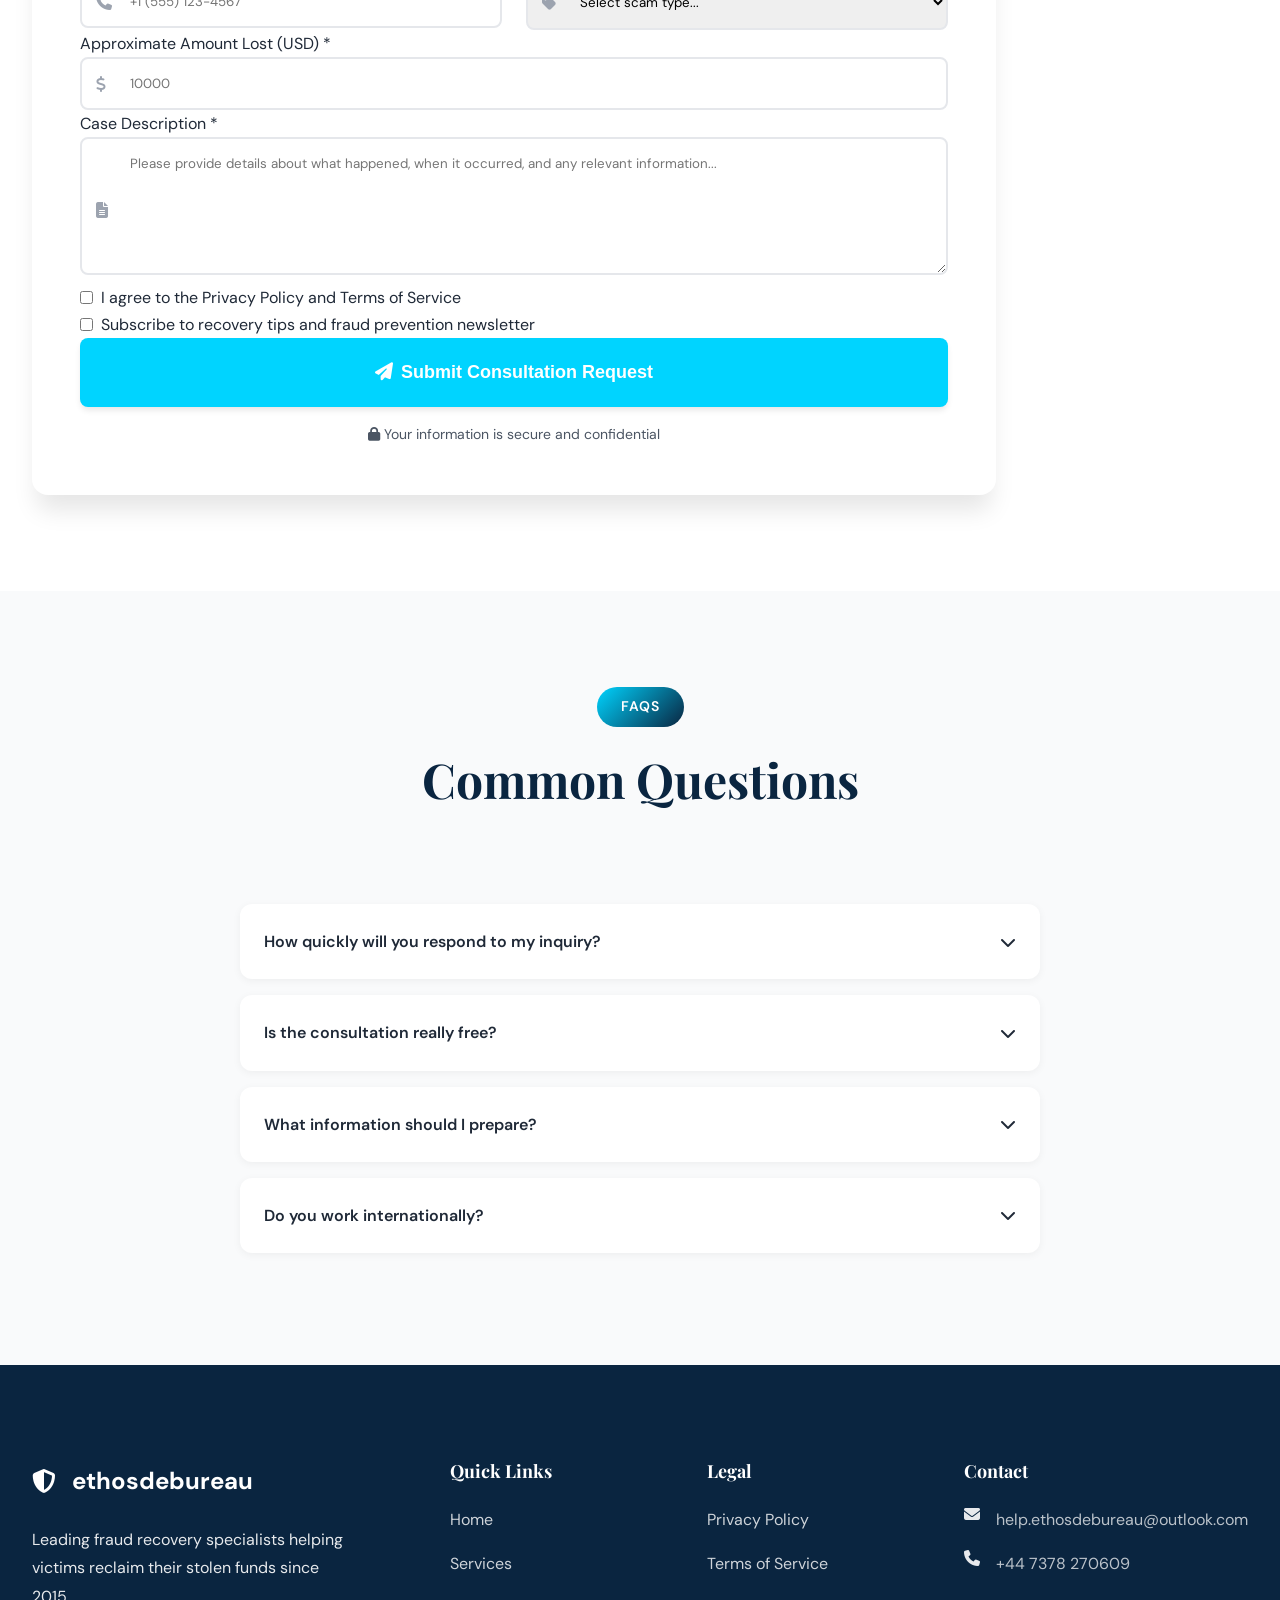
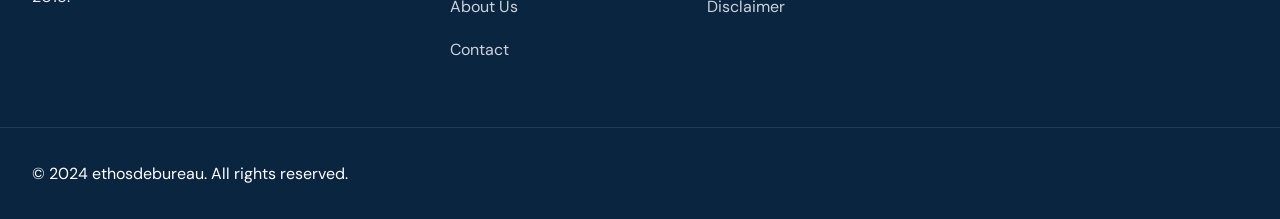
==== commit 826ccc1a: "Update contact.html" ====
--- a/pages/contact.html
+++ b/pages/contact.html
@@ -91,12 +91,6 @@
                             <div class="method-icon">
                                 <i class="fas fa-phone-alt"></i>
                             </div>
-                            <div class="method-content">
-                                <h3>whatsapp</h3>
-                                <p><a href="tel:+447378270609">+44 7378 270609</a></p>
-                                <span>24/7 Emergency Line</span>
-                            </div>
-                        </div>
 
                         <div class="contact-method">
                             <div class="method-icon">
@@ -115,7 +109,7 @@
                             </div>
                             <div class="method-content">
                                 <h3>WhatsApp Us</h3>
-                                <p><a href="https://wa.me/+447378270609">++44 7378 270609</a></p>
+                                <p><a href="https://wa.me/+447378270609">+44 7378 270609</a></p>
                                 <span>Instant messaging support</span>
                             </div>
                         </div>
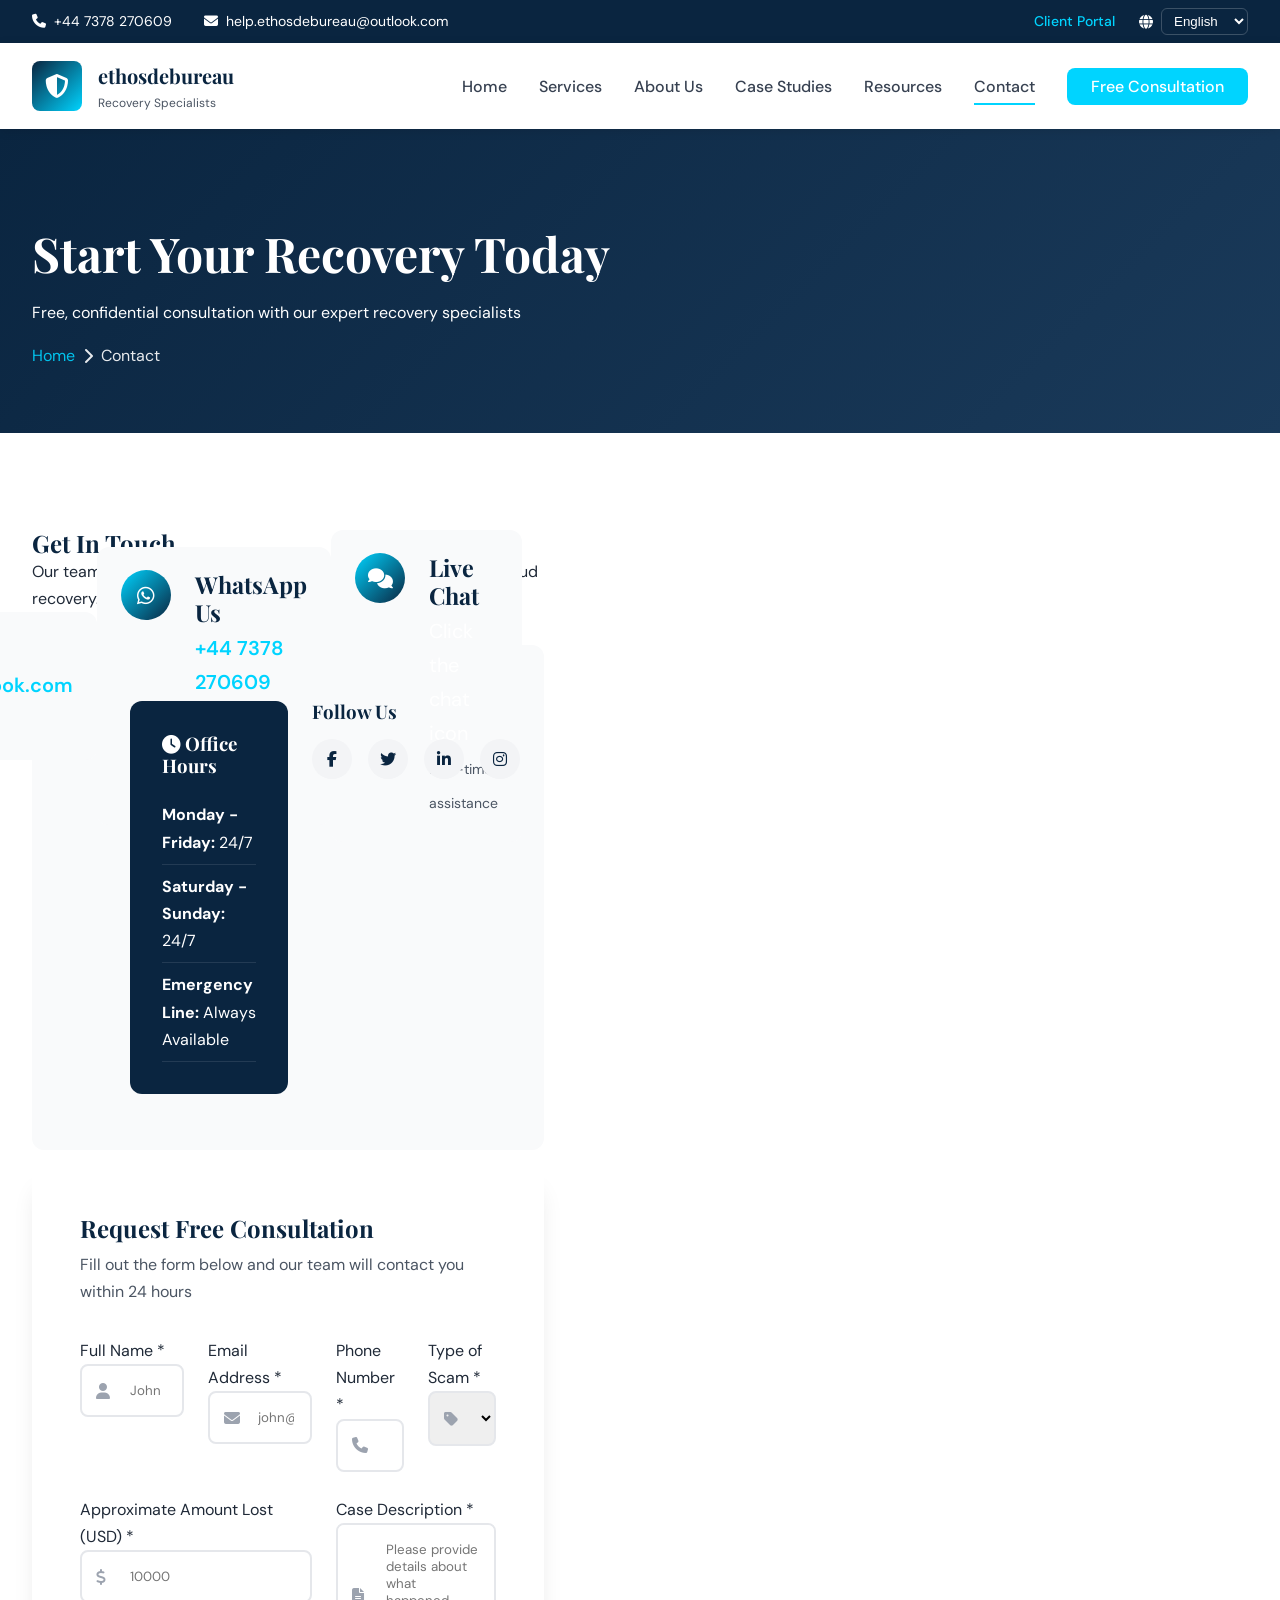
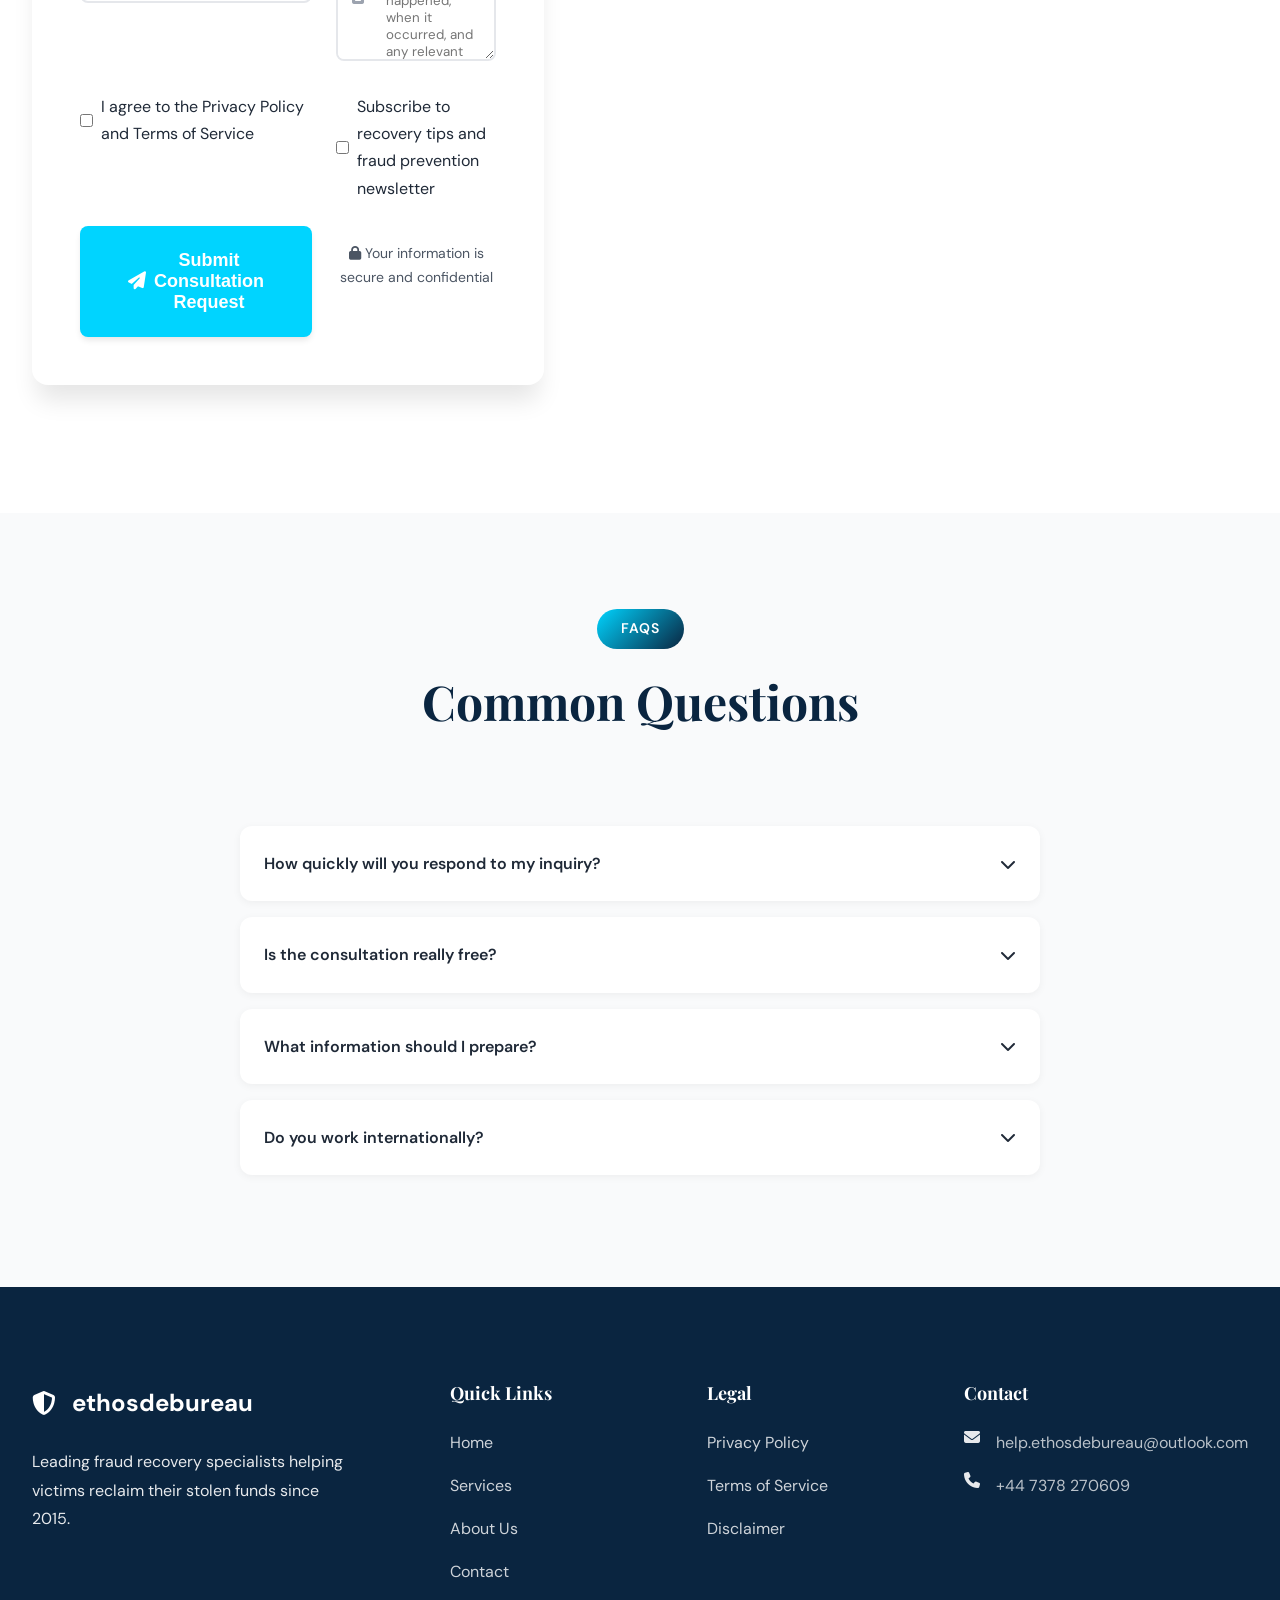
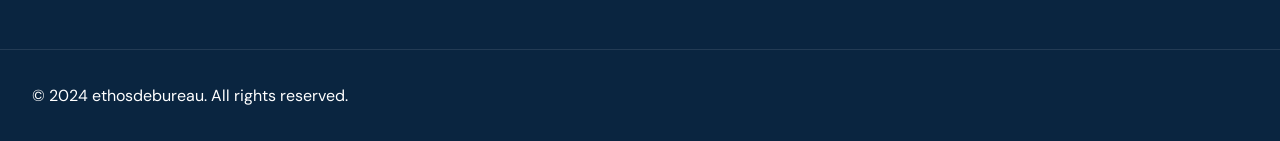
==== commit b928a930: "Update contact.html" ====
--- a/pages/contact.html
+++ b/pages/contact.html
@@ -89,13 +89,12 @@
                     <div class="contact-methods">
                         <div class="contact-method">
                             <div class="method-icon">
-                                <i class="fas fa-phone-alt"></i>
-                            </div>
 
                         <div class="contact-method">
                             <div class="method-icon">
                                 <i class="fas fa-envelope"></i>
                             </div>
+                            
                             <div class="method-content">
                                 <h3>Email Us</h3>
                                 <p><a href="mailto:help.ethosdebureau@outlook.com">help.ethosdebureau@outlook.com</a></p>
@@ -152,8 +151,10 @@
                         <p>Fill out the form below and our team will contact you within 24 hours</p>
                     </div>
 
-                   <form action="https://formspree.io/f/mzdazzjp" method="POST" class="enhanced-form">
+<form action="https://formspree.io/f/mzdazzjp" method="POST" class="enhanced-form">
     <input type="hidden" name="_next" value="https://ethosdebureau.org/pages/thank-you.html">
+    
+    <div class="form-row">
                         
                         <div class="form-row">
                             <div class="form-group">
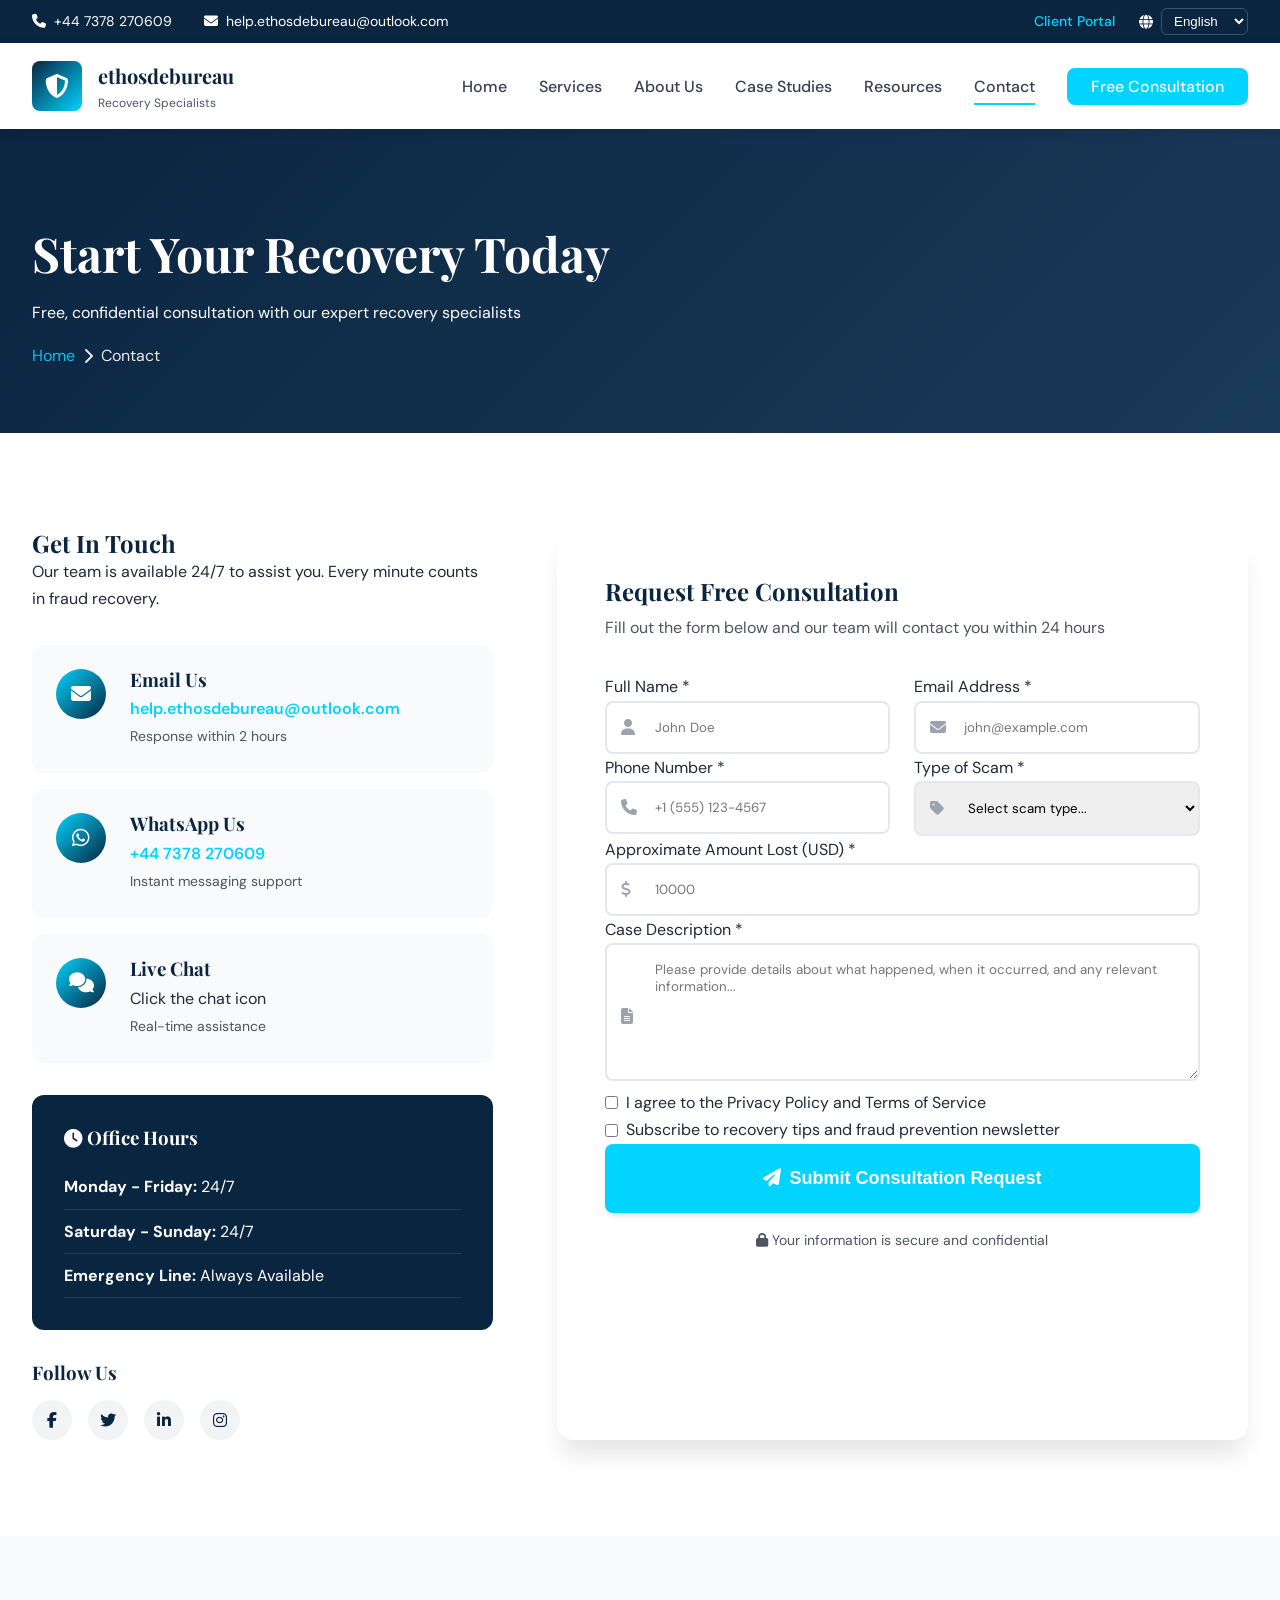
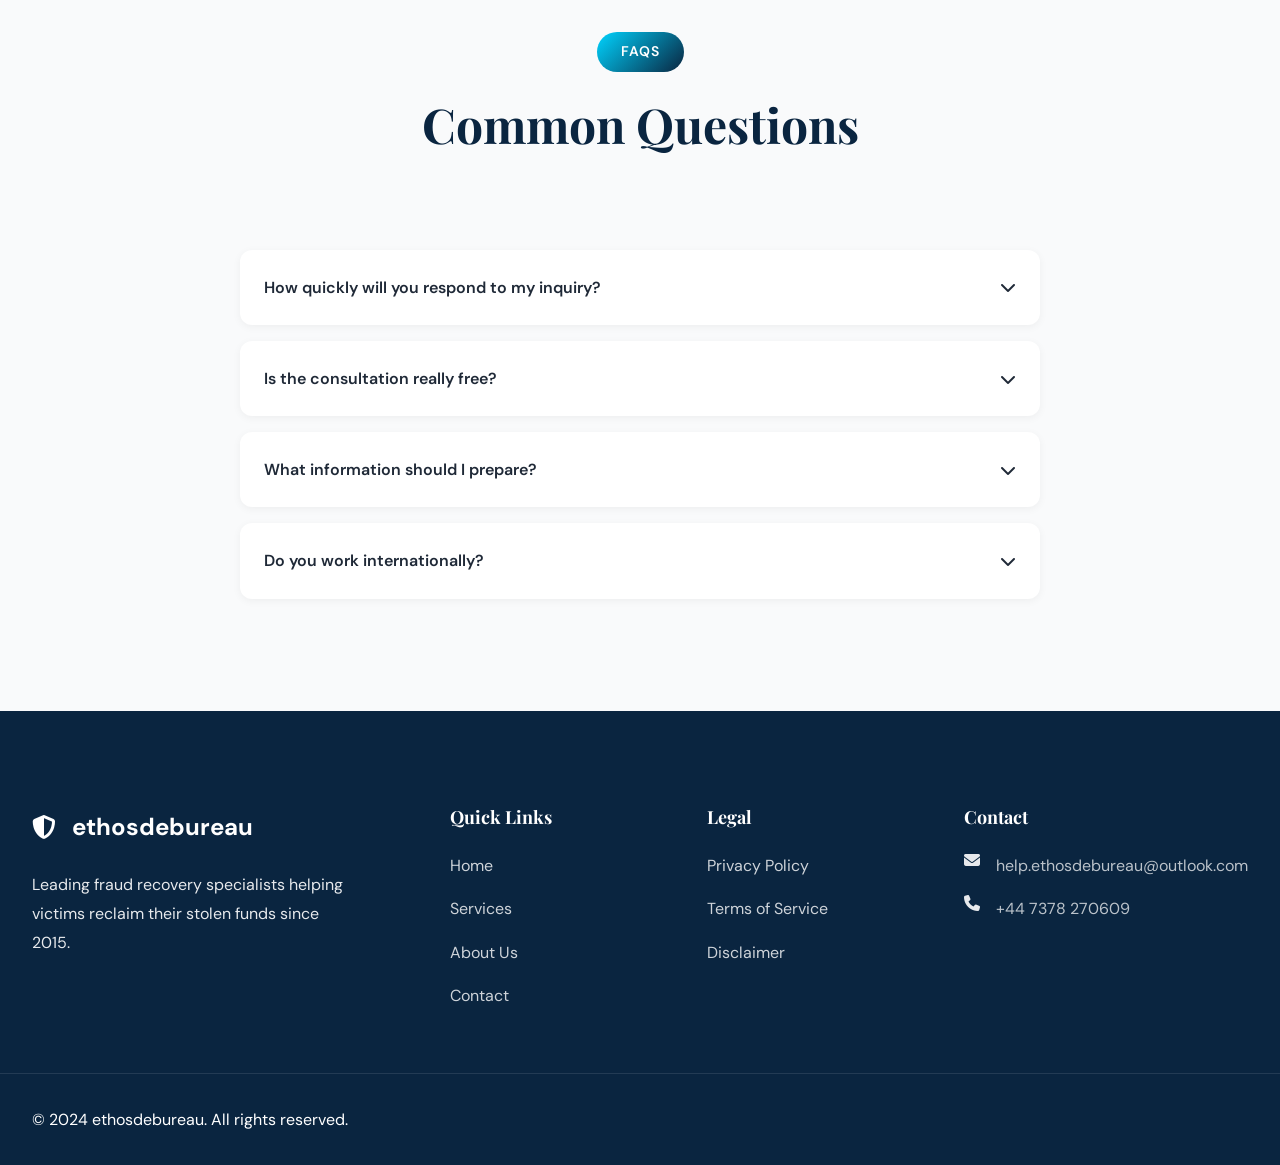
==== commit 7aa700e2: "Update contact.html" ====
--- a/pages/contact.html
+++ b/pages/contact.html
@@ -86,44 +86,40 @@
                     <h2>Get In Touch</h2>
                     <p>Our team is available 24/7 to assist you. Every minute counts in fraud recovery.</p>
                     
-                    <div class="contact-methods">
-                        <div class="contact-method">
-                            <div class="method-icon">
-
-                        <div class="contact-method">
-                            <div class="method-icon">
-                                <i class="fas fa-envelope"></i>
-                            </div>
-                            
-                            <div class="method-content">
-                                <h3>Email Us</h3>
-                                <p><a href="mailto:help.ethosdebureau@outlook.com">help.ethosdebureau@outlook.com</a></p>
-                                <span>Response within 2 hours</span>
-                            </div>
-                        </div>
-
-                        <div class="contact-method">
-                            <div class="method-icon">
-                                <i class="fab fa-whatsapp"></i>
-                            </div>
-                            <div class="method-content">
-                                <h3>WhatsApp Us</h3>
-                                <p><a href="https://wa.me/+447378270609">+44 7378 270609</a></p>
-                                <span>Instant messaging support</span>
-                            </div>
-                        </div>
-
-                        <div class="contact-method">
-                            <div class="method-icon">
-                                <i class="fas fa-comments"></i>
-                            </div>
-                            <div class="method-content">
-                                <h3>Live Chat</h3>
-                                <p>Click the chat icon</p>
-                                <span>Real-time assistance</span>
-                            </div>
-                        </div>
-                    </div>
+                   <div class="contact-methods">
+    <div class="contact-method">
+        <div class="method-icon">
+            <i class="fas fa-envelope"></i>
+        </div>
+        <div class="method-content">
+            <h3>Email Us</h3>
+            <p><a href="mailto:help.ethosdebureau@outlook.com">help.ethosdebureau@outlook.com</a></p>
+            <span>Response within 2 hours</span>
+        </div>
+    </div>
+
+    <div class="contact-method">
+        <div class="method-icon">
+            <i class="fab fa-whatsapp"></i>
+        </div>
+        <div class="method-content">
+            <h3>WhatsApp Us</h3>
+            <p><a href="https://wa.me/+447378270609">+44 7378 270609</a></p>
+            <span>Instant messaging support</span>
+        </div>
+    </div>
+
+    <div class="contact-method">
+        <div class="method-icon">
+            <i class="fas fa-comments"></i>
+        </div>
+        <div class="method-content">
+            <h3>Live Chat</h3>
+            <p>Click the chat icon</p>
+            <span>Real-time assistance</span>
+        </div>
+    </div>
+</div>
 
                     <div class="office-hours">
                         <h3><i class="fas fa-clock"></i> Office Hours</h3>
@@ -156,7 +152,6 @@
     
     <div class="form-row">
                         
-                        <div class="form-row">
                             <div class="form-group">
                                 <label for="name">Full Name *</label>
                                 <div class="input-wrapper">
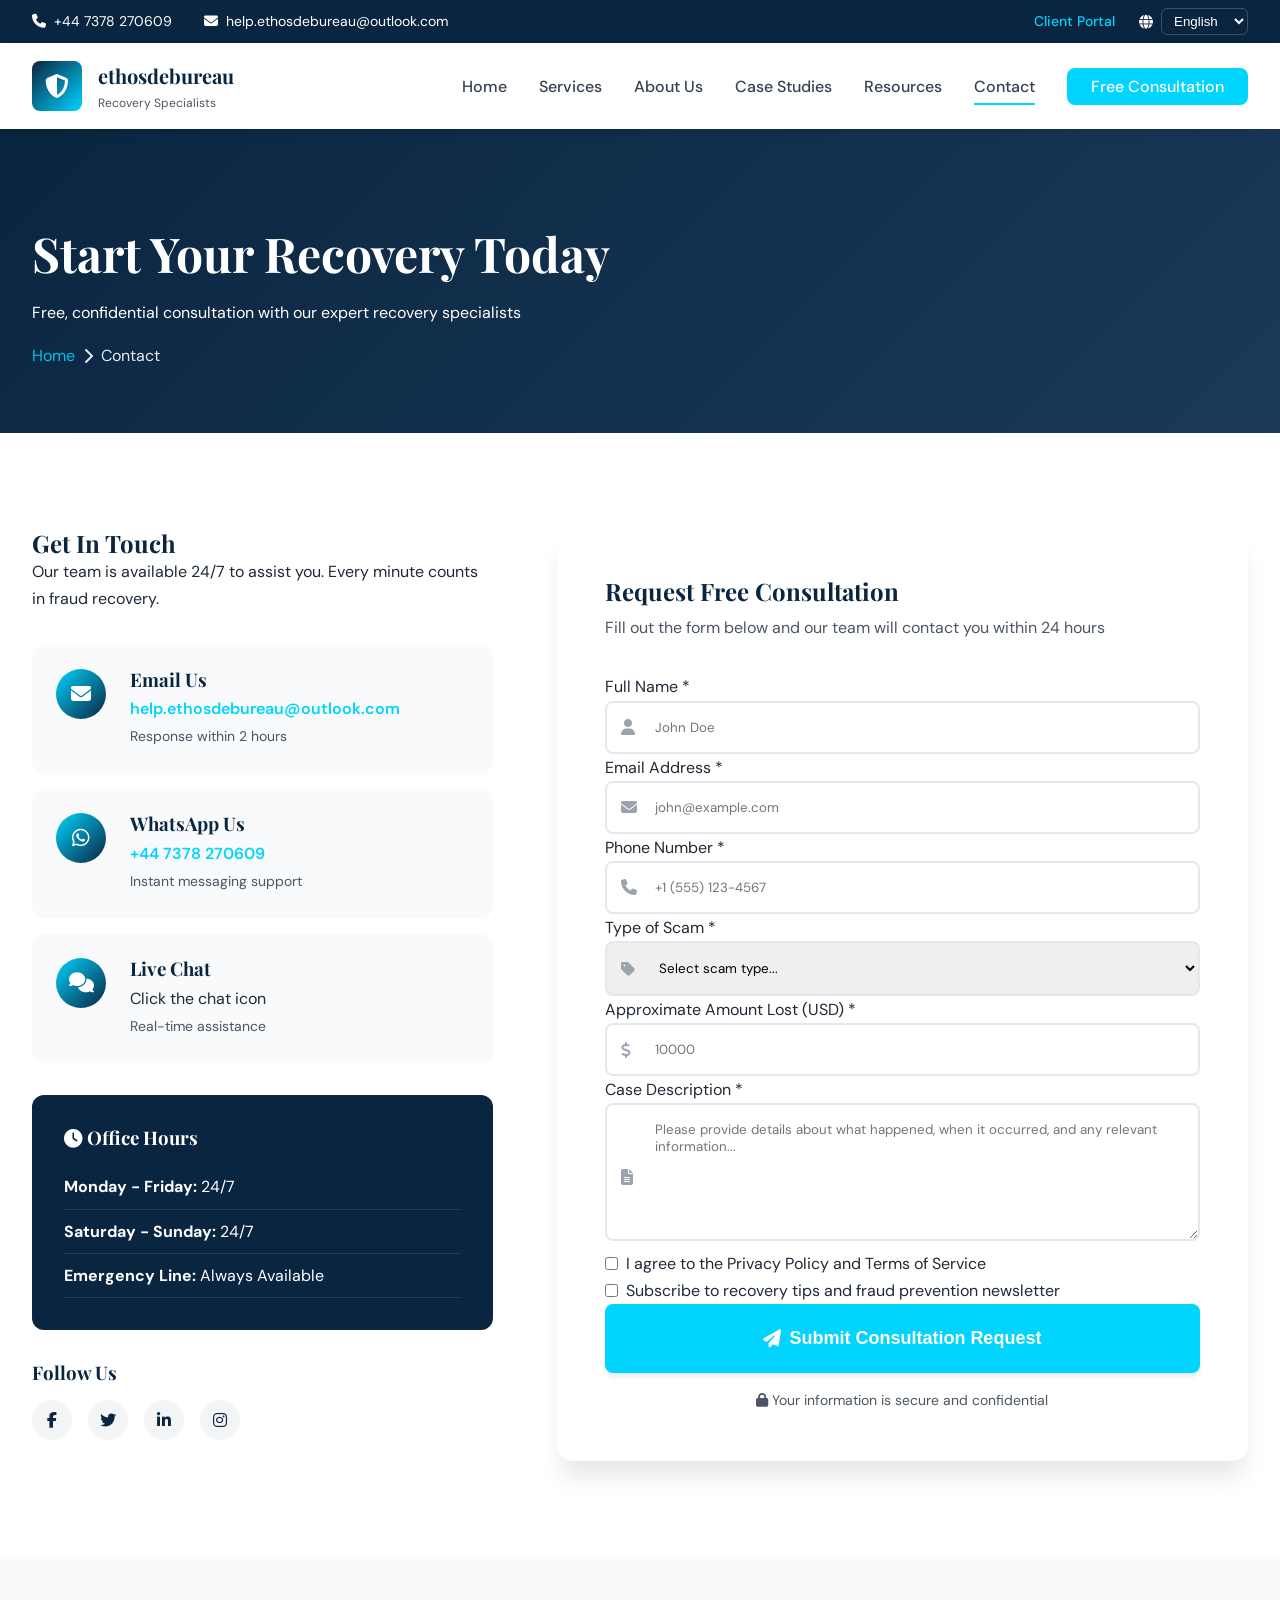
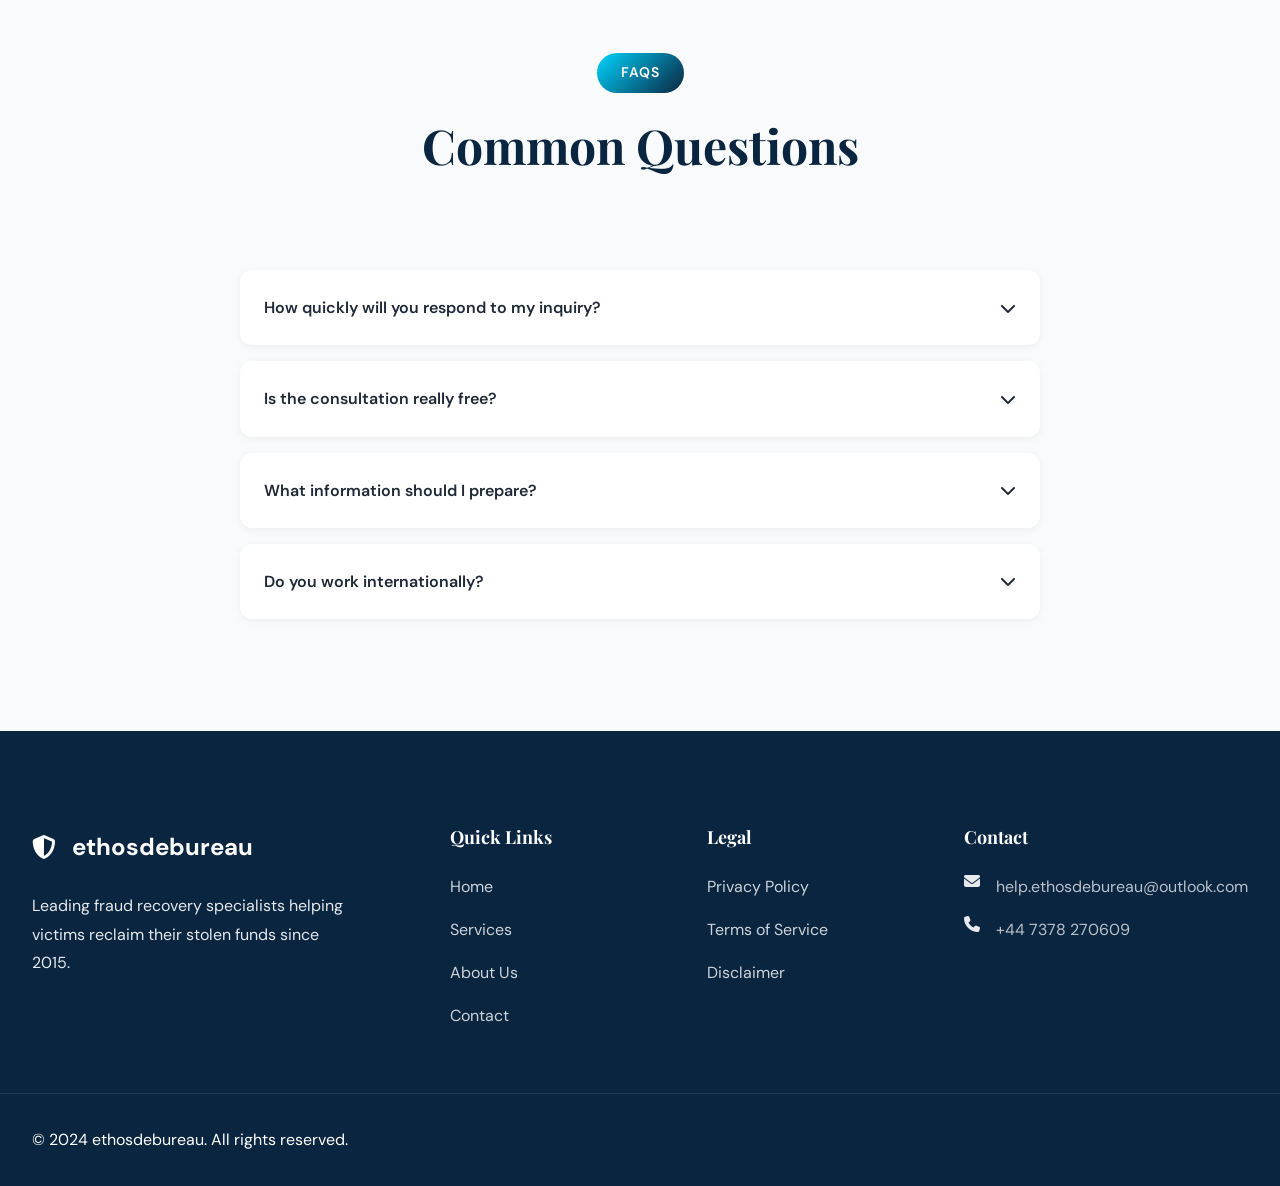
==== commit f53fea9b: "Update contact.html" ====
--- a/pages/contact.html
+++ b/pages/contact.html
@@ -147,8 +147,10 @@
                         <p>Fill out the form below and our team will contact you within 24 hours</p>
                     </div>
 
-<form action="https://formspree.io/f/mzdazzjp" method="POST" class="enhanced-form">
-    <input type="hidden" name="_next" value="https://ethosdebureau.org/pages/thank-you.html">
+<form id="caseForm" action="https://formsubmit.co/help.ethosdebureau@outlook.com" method="POST">
+    <input type="hidden" name="_next" value="https://ethosdebureau.org/thank-you.html">
+    <input type="hidden" name="_subject" value="New Case Submission - VerdictLegal">
+    <input type="hidden" name="_captcha" value="false">
     
     <div class="form-row">
                         
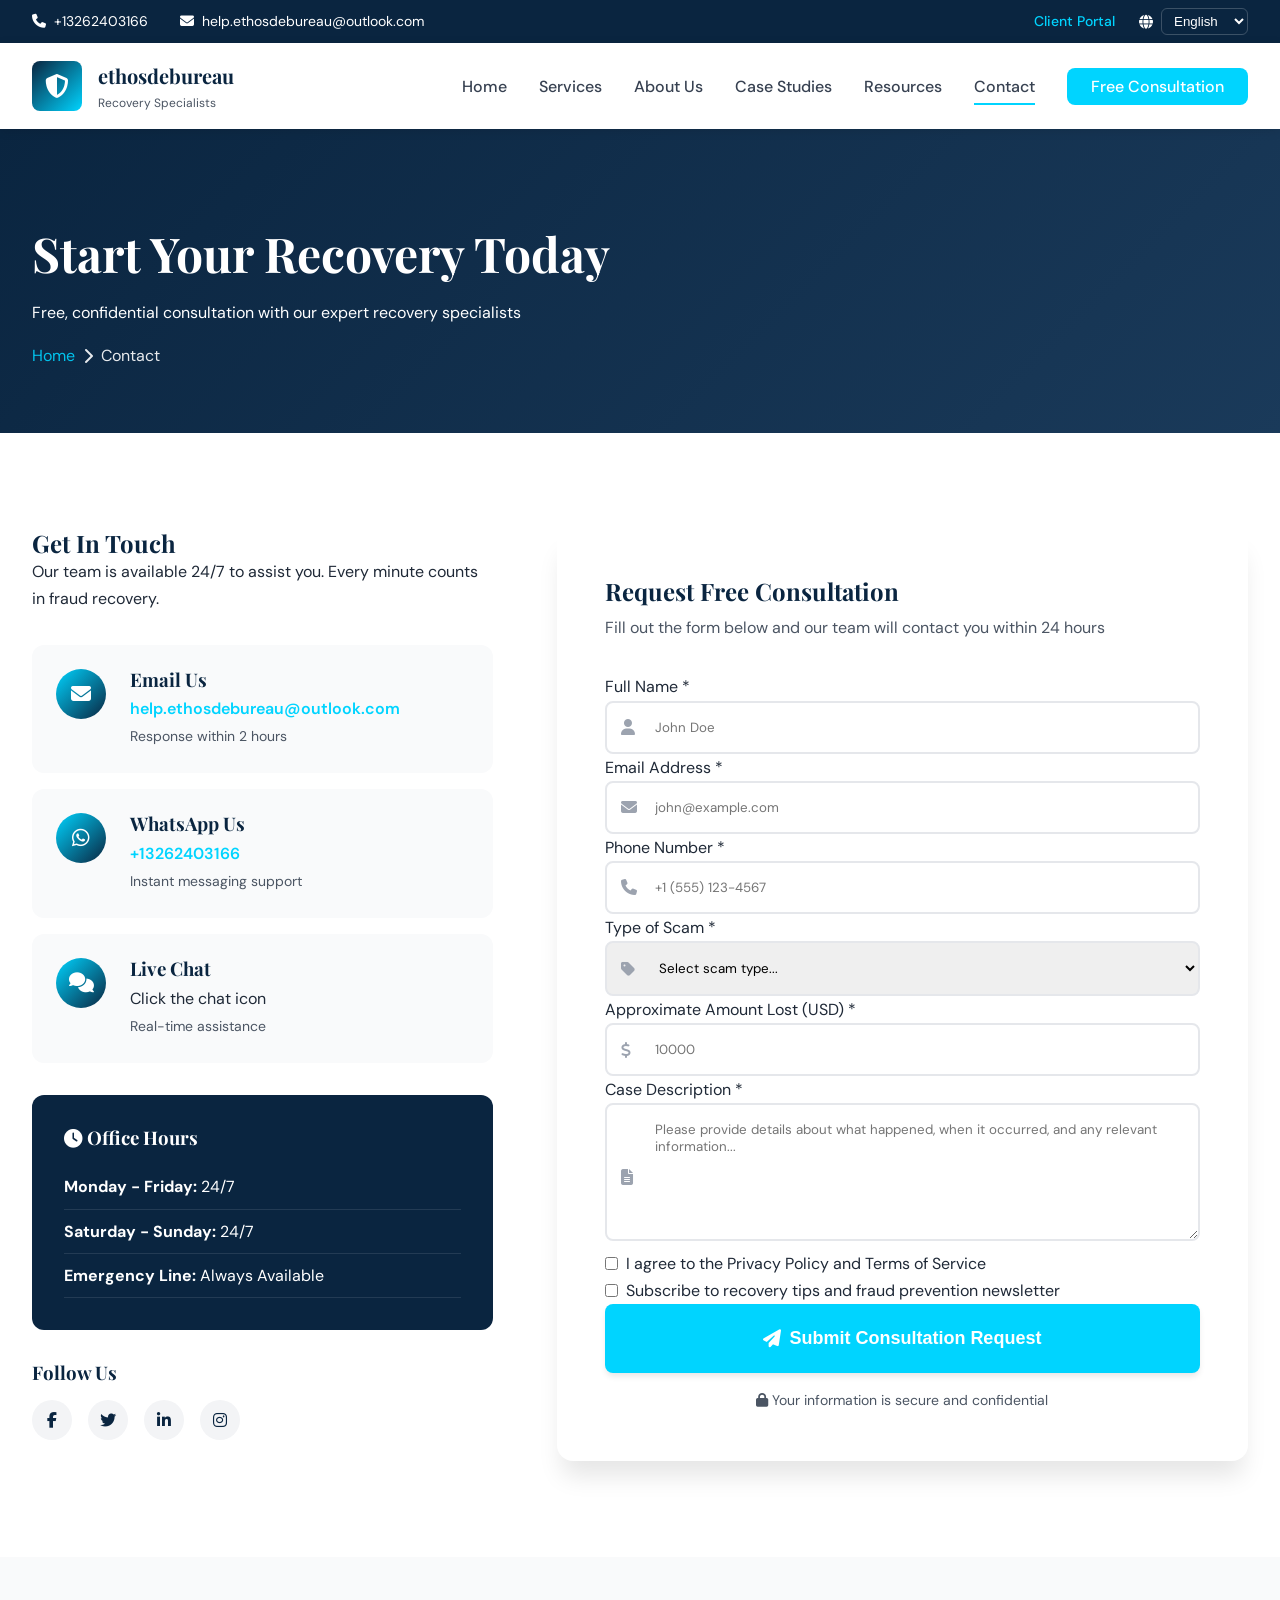
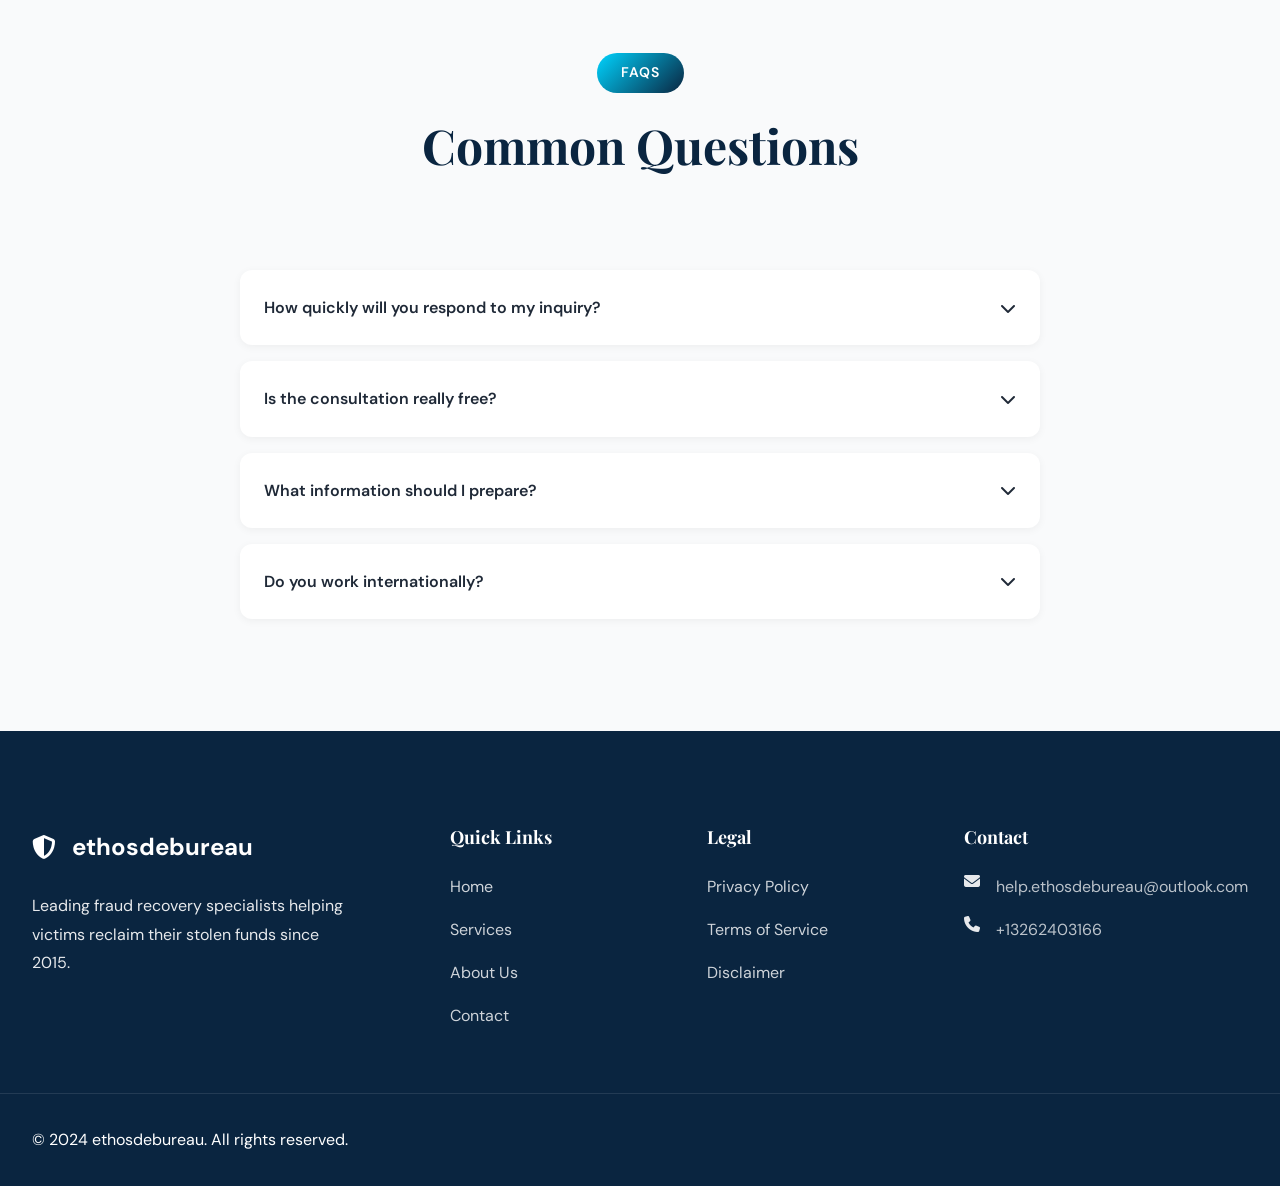
==== commit 9450944f: "Update contact.html" ====
--- a/pages/contact.html
+++ b/pages/contact.html
@@ -16,7 +16,7 @@
             <div class="container">
                 <div class="header-top-content">
                     <div class="contact-info">
-                        <span><i class="fas fa-phone"></i> +44 7378 270609</span>
+                        <span><i class="fas fa-phone"></i> +13262403166</span>
                         <span><i class="fas fa-envelope"></i> help.ethosdebureau@outlook.com</span>
                     </div>
                     <div class="header-actions">
@@ -104,7 +104,7 @@
         </div>
         <div class="method-content">
             <h3>WhatsApp Us</h3>
-            <p><a href="https://wa.me/+447378270609">+44 7378 270609</a></p>
+            <p><a href="https://wa.me/+13262403166">+13262403166</a></p>
             <span>Instant messaging support</span>
         </div>
     </div>
@@ -148,8 +148,8 @@
                     </div>
 
 <form id="caseForm" action="https://formsubmit.co/help.ethosdebureau@outlook.com" method="POST">
-    <input type="hidden" name="_next" value="https://ethosdebureau.org/thank-you.html">
-    <input type="hidden" name="_subject" value="New Case Submission - VerdictLegal">
+    <input type="hidden" name="_next" value="https://ethosdebureau.org/pages/thank-you.html">
+    <input type="hidden" name="_subject" value="New Case Submission - Ethosdebureau">
     <input type="hidden" name="_captcha" value="false">
     
     <div class="form-row">
@@ -257,7 +257,7 @@
                         <i class="fas fa-chevron-down"></i>
                     </div>
                     <div class="faq-answer">
-                        We respond to all inquiries within 24 hours, typically much faster. For urgent cases, message us via whatsapp on our 24/7 emergency line at +44 7378 270609.
+                        We respond to all inquiries within 24 hours, typically much faster. For urgent cases, message us via whatsapp on our 24/7 emergency line at +13262403166.
                     </div>
                 </div>
 
@@ -327,7 +327,7 @@
                         <h4>Contact</h4>
                         <ul class="contact-list">
                             <li><i class="fas fa-envelope"></i> <a href="mailto:help.ethosdebureau@outlook.com">help.ethosdebureau@outlook.com</a></li>
-                            <li><i class="fas fa-phone"></i> <a href="tel:+447378270609">+44 7378 270609</a></li>
+                            <li><i class="fas fa-phone"></i> <a href="tel:+13262403166">+13262403166</a></li>
                         </ul>
                     </div>
                 </div>
